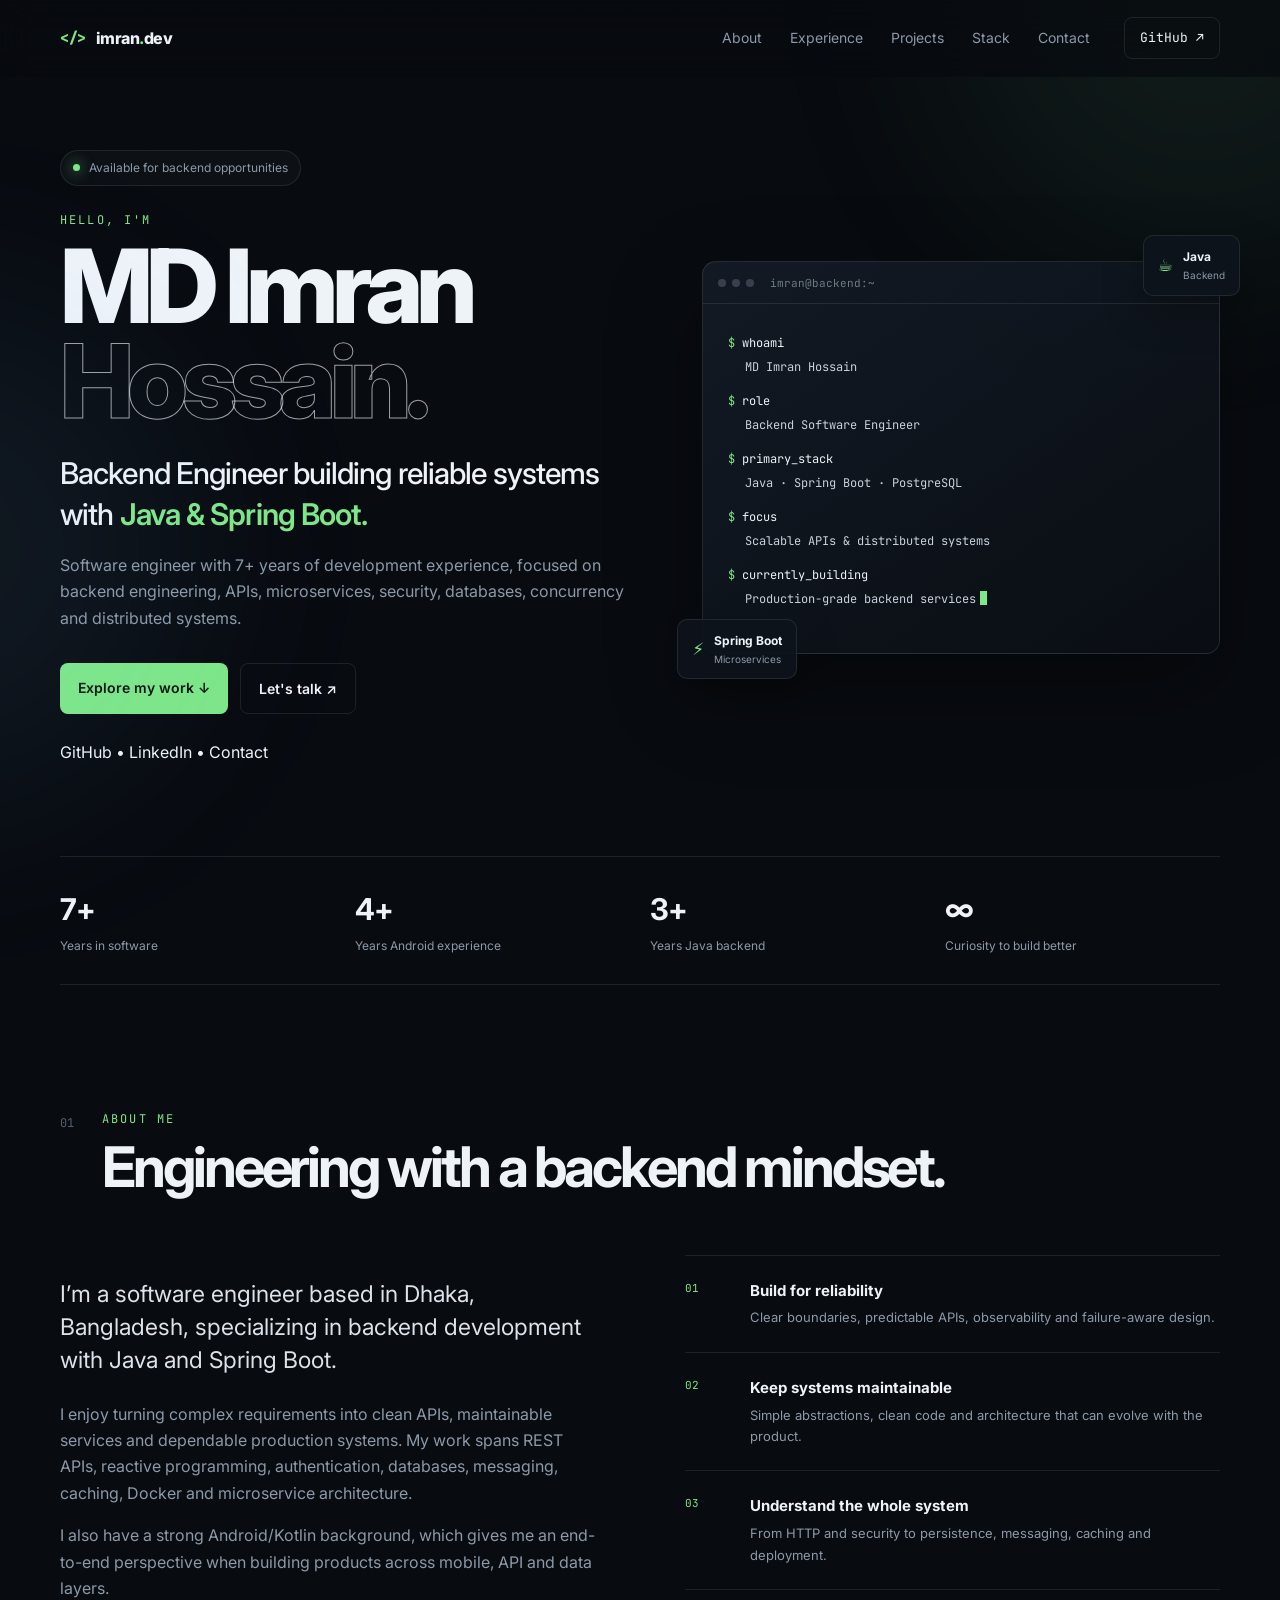
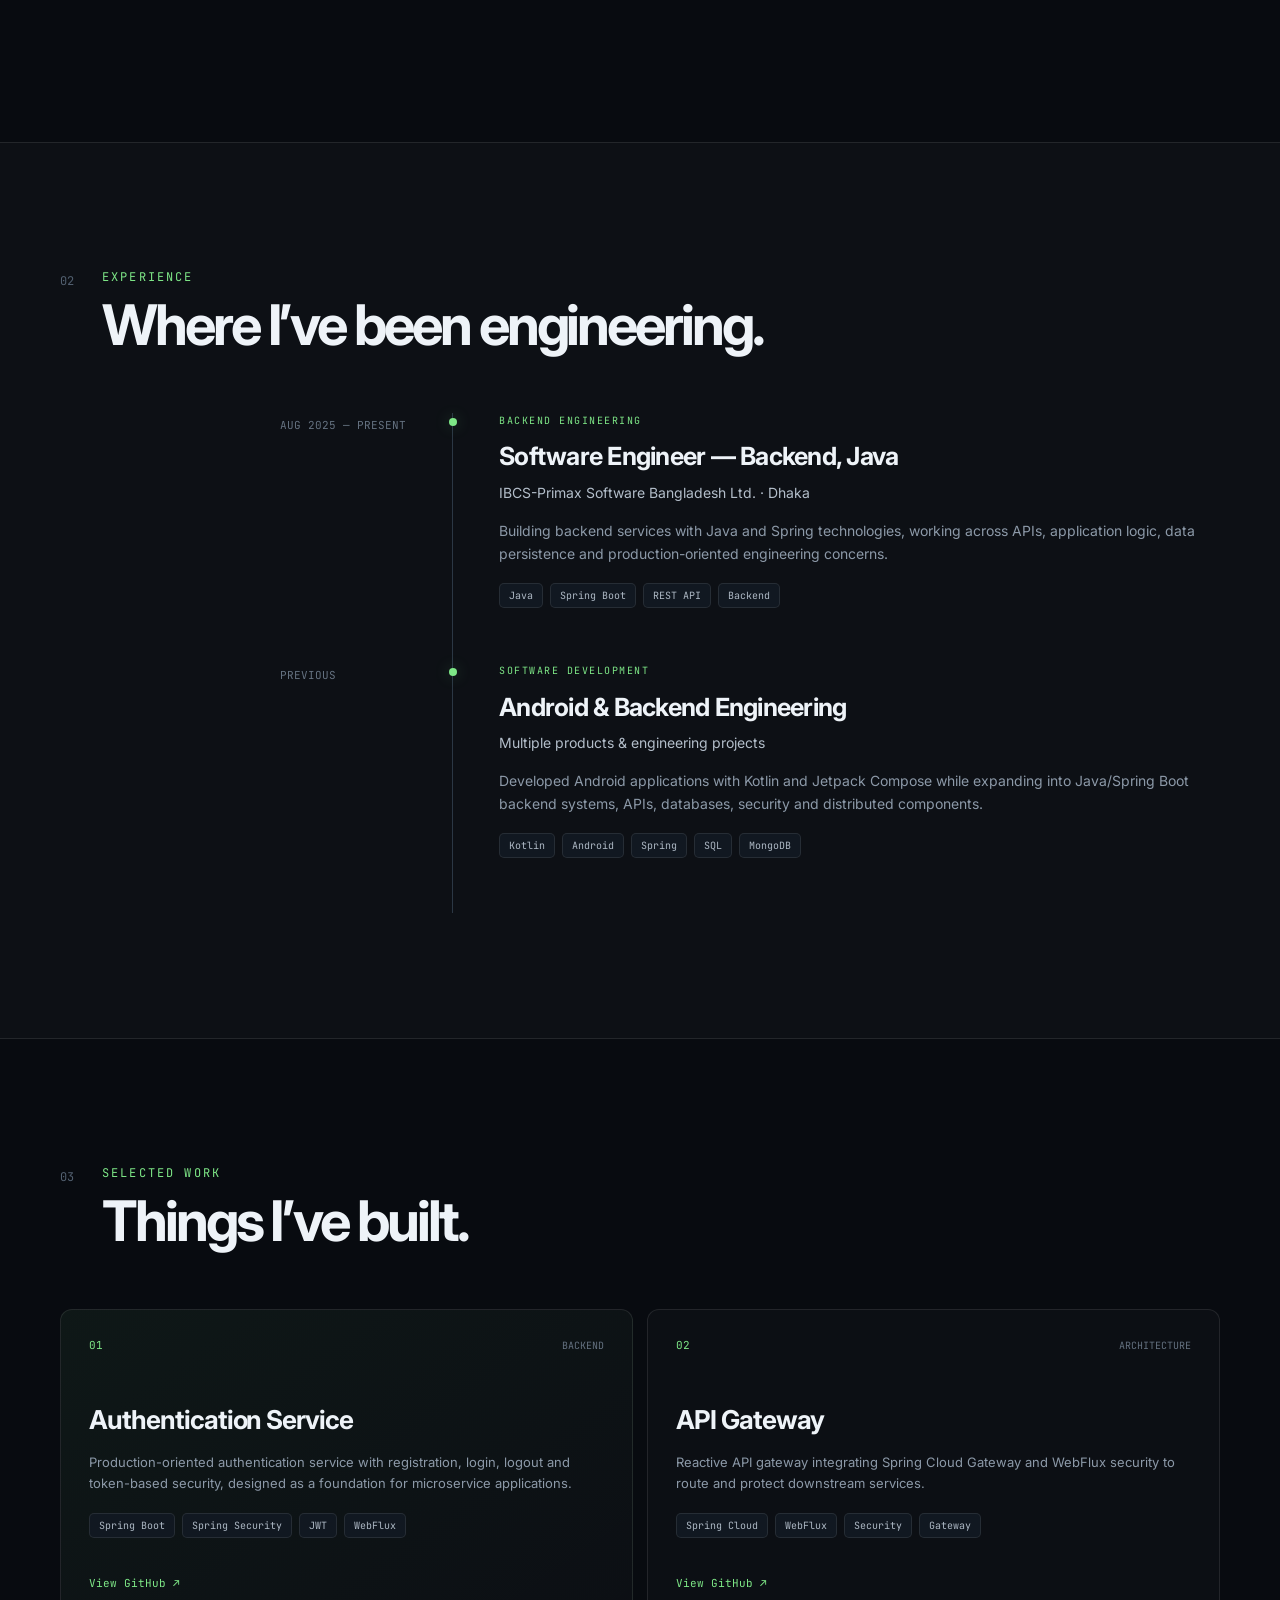
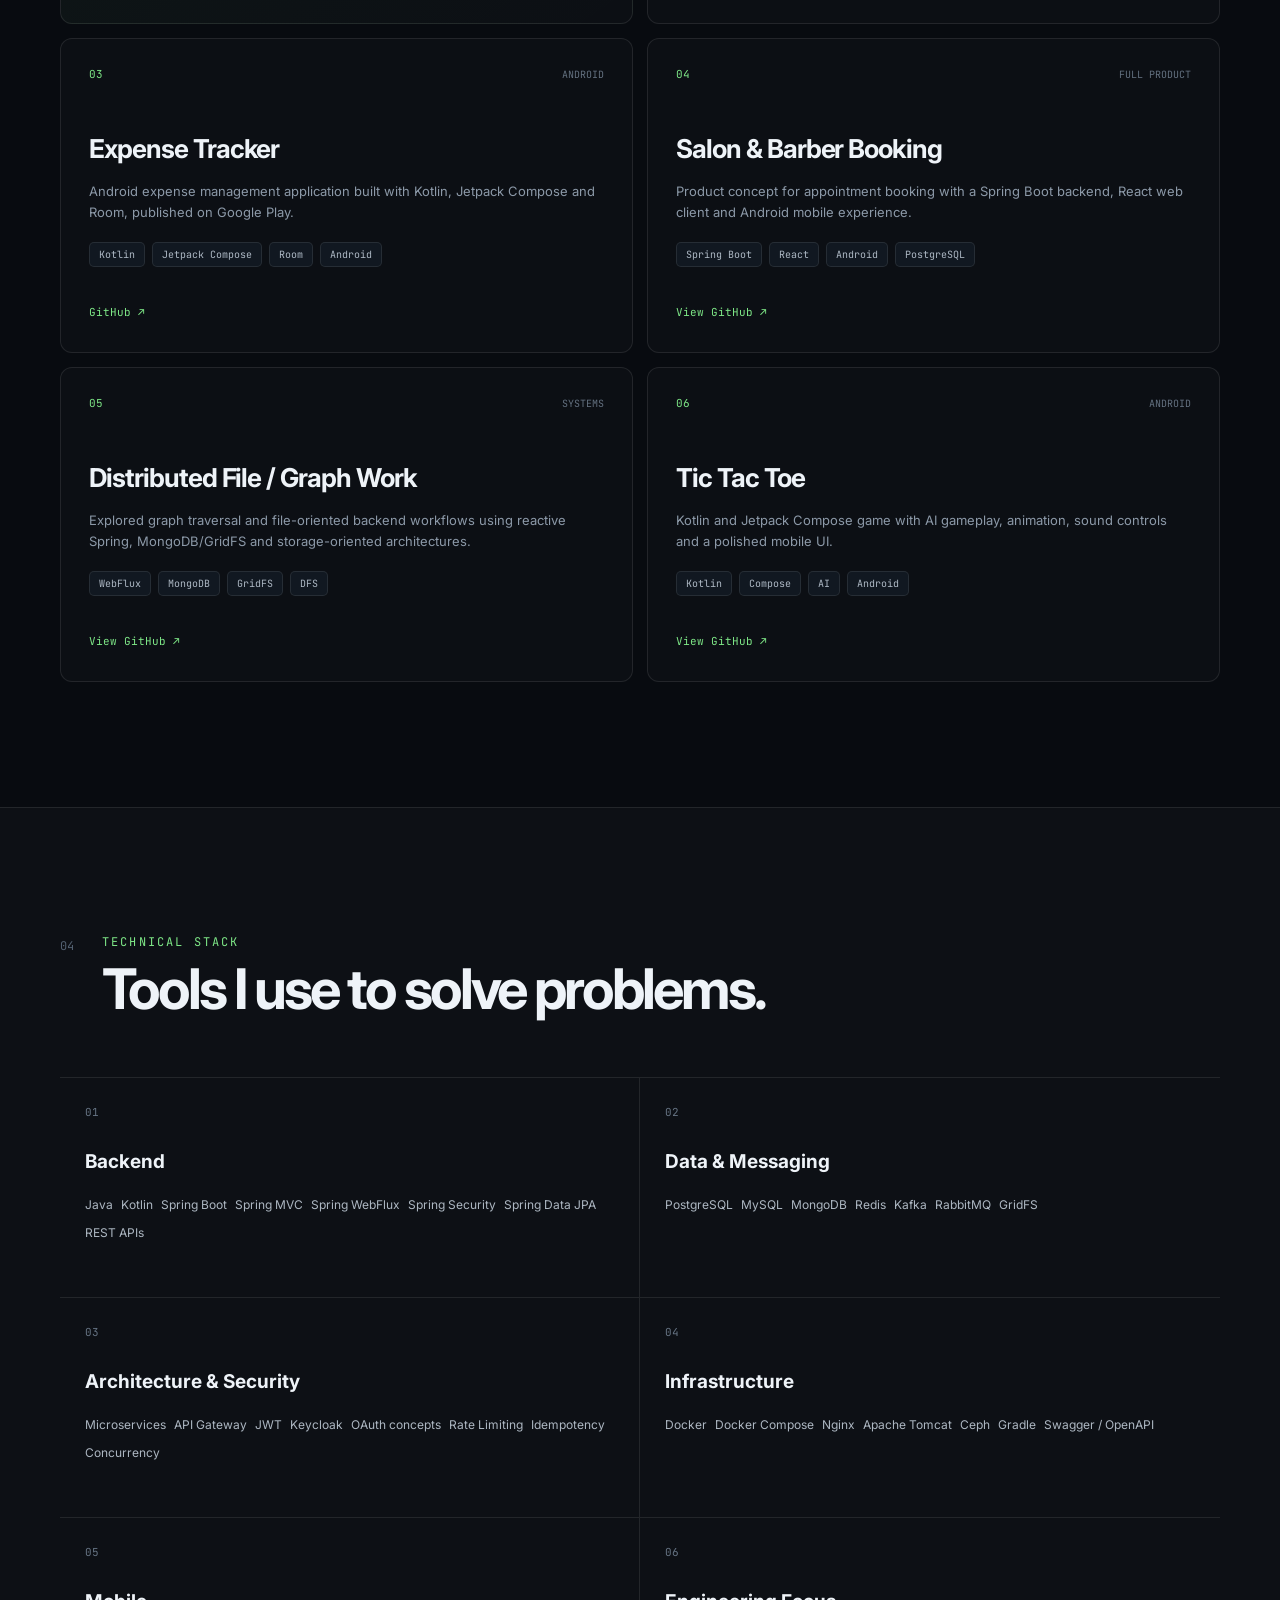
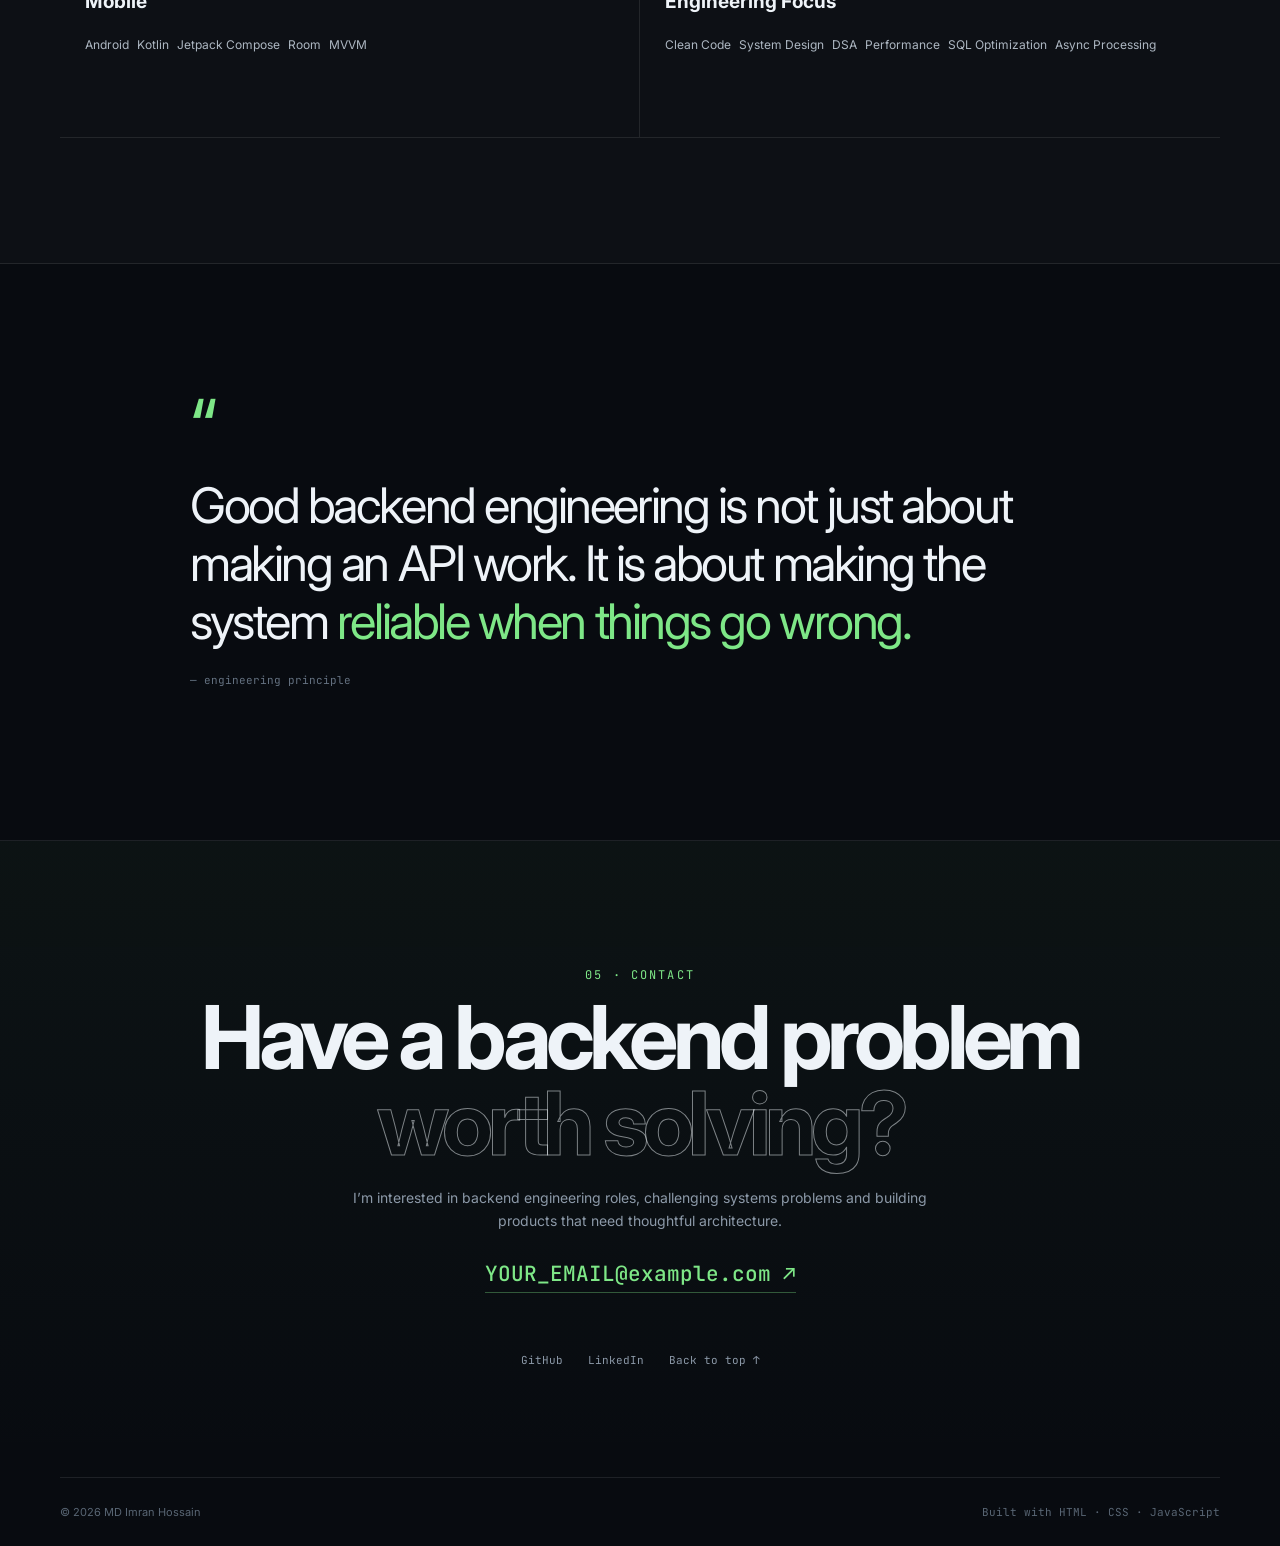
==== index.html @ 49b5ddd2 "Build professional developer portfolio" ====
<!DOCTYPE html>
<html lang="en">
<head>
  <meta charset="UTF-8" />
  <meta name="viewport" content="width=device-width, initial-scale=1.0" />
  <meta name="theme-color" content="#0b0f14" />
  <meta name="description" content="MD Imran Hossain — Backend Engineer specializing in Java, Spring Boot, distributed systems, APIs, security, databases, and cloud-native engineering." />
  <meta name="author" content="MD Imran Hossain" />
  <meta property="og:title" content="MD Imran Hossain | Backend Engineer" />
  <meta property="og:description" content="Backend Engineer specializing in Java, Spring Boot, distributed systems and scalable APIs." />
  <meta property="og:type" content="website" />
  <meta property="og:url" content="https://mihabgit.github.io/" />
  <title>MD Imran Hossain | Backend Engineer</title>
  <link rel="preconnect" href="https://fonts.googleapis.com" />
  <link rel="preconnect" href="https://fonts.gstatic.com" crossorigin />
  <link href="https://fonts.googleapis.com/css2?family=Inter:wght@400;500;600;700;800&family=JetBrains+Mono:wght@400;500;600&display=swap" rel="stylesheet" />
  <link rel="stylesheet" href="style.css" />
</head>
<body>
  <div class="bg-grid" aria-hidden="true"></div>
  <div class="glow glow-one" aria-hidden="true"></div>
  <div class="glow glow-two" aria-hidden="true"></div>

  <header class="site-header">
    <nav class="nav container" aria-label="Main navigation">
      <a class="brand" href="#home" aria-label="Imran Hossain home">
        <span class="brand-mark">&lt;/&gt;</span>
        <span>imran<span class="brand-dot">.</span>dev</span>
      </a>

      <button class="menu-toggle" aria-label="Open navigation" aria-expanded="false">
        <span></span><span></span><span></span>
      </button>

      <div class="nav-links">
        <a href="#about">About</a>
        <a href="#experience">Experience</a>
        <a href="#projects">Projects</a>
        <a href="#skills">Stack</a>
        <a href="#contact">Contact</a>
      </div>

      <a class="nav-cta" href="https://github.com/mihabgit" target="_blank" rel="noreferrer">GitHub ↗</a>
    </nav>
  </header>

  <main>
    <section id="home" class="hero container">
      <div class="hero-copy reveal">
        <div class="eyebrow"><span class="status-dot"></span> Available for backend opportunities</div>
        <p class="mono hero-kicker">HELLO, I'M</p>
        <h1>MD Imran<br /><span>Hossain.</span></h1>
        <h2>Backend Engineer building reliable systems with <strong>Java &amp; Spring Boot.</strong></h2>
        <p class="hero-text">
          Software engineer with 7+ years of development experience, focused on backend engineering,
          APIs, microservices, security, databases, concurrency and distributed systems.
        </p>

        <div class="hero-actions">
          <a class="button primary" href="#projects">Explore my work <span>↓</span></a>
          <a class="button secondary" href="mailto:imranhmihab@gmail.com">Let's talk <span>↗</span></a>
        </div

        <div class="social-row">
          <a href="https://github.com/mihabgit" target="_blank" rel="noreferrer">GitHub</a>
          <span>•</span>
          <a href="https://www.linkedin.com/in/imranmihab/" target="_blank" rel="noreferrer">LinkedIn</a>
          <span>•</span>
          <a href="#contact">Contact</a>
        </div>
      </div>

      <div class="hero-terminal reveal delay-one" aria-label="Developer profile">
        <div class="terminal-window">
          <div class="terminal-bar">
            <div class="terminal-dots"><i></i><i></i><i></i></div>
            <span class="mono">imran@backend:~</span>
            <span class="terminal-spacer"></span>
          </div>
          <div class="terminal-body mono">
            <p><span class="prompt">$</span> whoami</p>
            <p class="terminal-value">MD Imran Hossain</p>
            <p><span class="prompt">$</span> role</p>
            <p class="terminal-value">Backend Software Engineer</p>
            <p><span class="prompt">$</span> primary_stack</p>
            <p class="terminal-value">Java · Spring Boot · PostgreSQL</p>
            <p><span class="prompt">$</span> focus</p>
            <p class="terminal-value">Scalable APIs &amp; distributed systems</p>
            <p><span class="prompt">$</span> currently_building</p>
            <p class="terminal-value">Production-grade backend services<span class="cursor"></span></p>
          </div>
        </div>
        <div class="floating-card card-one">
          <span class="card-icon">☕</span>
          <div><b>Java</b><small>Backend</small></div>
        </div>
        <div class="floating-card card-two">
          <span class="card-icon">⚡</span>
          <div><b>Spring Boot</b><small>Microservices</small></div>
        </div>
      </div>
    </section>

    <section class="stats container reveal">
      <div><strong>7+</strong><span>Years in software</span></div>
      <div><strong>4+</strong><span>Years Android experience</span></div>
      <div><strong>3+</strong><span>Years Java backend</span></div>
      <div><strong>∞</strong><span>Curiosity to build better</span></div>
    </section>

    <section id="about" class="section container">
      <div class="section-heading reveal">
        <span class="section-number">01</span>
        <div>
          <p class="mono section-kicker">ABOUT ME</p>
          <h2>Engineering with a backend mindset.</h2>
        </div>
      </div>

      <div class="about-grid">
        <div class="about-copy reveal">
          <p class="lead">
            I’m a software engineer based in Dhaka, Bangladesh, specializing in backend development
            with Java and Spring Boot.
          </p>
          <p>
            I enjoy turning complex requirements into clean APIs, maintainable services and dependable
            production systems. My work spans REST APIs, reactive programming, authentication,
            databases, messaging, caching, Docker and microservice architecture.
          </p>
          <p>
            I also have a strong Android/Kotlin background, which gives me an end-to-end perspective
            when building products across mobile, API and data layers.
          </p>
        </div>

        <div class="principles reveal delay-one">
          <div class="principle">
            <span>01</span>
            <div><h3>Build for reliability</h3><p>Clear boundaries, predictable APIs, observability and failure-aware design.</p></div>
          </div>
          <div class="principle">
            <span>02</span>
            <div><h3>Keep systems maintainable</h3><p>Simple abstractions, clean code and architecture that can evolve with the product.</p></div>
          </div>
          <div class="principle">
            <span>03</span>
            <div><h3>Understand the whole system</h3><p>From HTTP and security to persistence, messaging, caching and deployment.</p></div>
          </div>
        </div>
      </div>
    </section>

    <section id="experience" class="section section-alt">
      <div class="container">
        <div class="section-heading reveal">
          <span class="section-number">02</span>
          <div>
            <p class="mono section-kicker">EXPERIENCE</p>
            <h2>Where I’ve been engineering.</h2>
          </div>
        </div>

        <div class="timeline">
          <article class="timeline-item reveal">
            <div class="timeline-date">AUG 2025 — PRESENT</div>
            <div class="timeline-line"><span></span></div>
            <div class="timeline-content">
              <p class="mono role-type">BACKEND ENGINEERING</p>
              <h3>Software Engineer — Backend, Java</h3>
              <p class="company">IBCS-Primax Software Bangladesh Ltd. · Dhaka</p>
              <p>
                Building backend services with Java and Spring technologies, working across APIs,
                application logic, data persistence and production-oriented engineering concerns.
              </p>
              <div class="tags"><span>Java</span><span>Spring Boot</span><span>REST API</span><span>Backend</span></div>
            </div>
          </article>

          <article class="timeline-item reveal">
            <div class="timeline-date">PREVIOUS</div>
            <div class="timeline-line"><span></span></div>
            <div class="timeline-content">
              <p class="mono role-type">SOFTWARE DEVELOPMENT</p>
              <h3>Android &amp; Backend Engineering</h3>
              <p class="company">Multiple products &amp; engineering projects</p>
              <p>
                Developed Android applications with Kotlin and Jetpack Compose while expanding into
                Java/Spring Boot backend systems, APIs, databases, security and distributed components.
              </p>
              <div class="tags"><span>Kotlin</span><span>Android</span><span>Spring</span><span>SQL</span><span>MongoDB</span></div>
            </div>
          </article>
        </div>
      </div>
    </section>

    <section id="projects" class="section container">
      <div class="section-heading reveal">
        <span class="section-number">03</span>
        <div>
          <p class="mono section-kicker">SELECTED WORK</p>
          <h2>Things I’ve built.</h2>
        </div>
      </div>

      <div class="project-grid">
        <article class="project-card featured reveal">
          <div class="project-top"><span class="project-number">01</span><span class="mono">BACKEND</span></div>
          <h3>Authentication Service</h3>
          <p>
            Production-oriented authentication service with registration, login, logout and
            token-based security, designed as a foundation for microservice applications.
          </p>
          <div class="tags"><span>Spring Boot</span><span>Spring Security</span><span>JWT</span><span>WebFlux</span></div>
          <div class="project-links"><a href="https://github.com/mihabgit" target="_blank" rel="noreferrer">View GitHub ↗</a></div>
        </article>

        <article class="project-card reveal delay-one">
          <div class="project-top"><span class="project-number">02</span><span class="mono">ARCHITECTURE</span></div>
          <h3>API Gateway</h3>
          <p>
            Reactive API gateway integrating Spring Cloud Gateway and WebFlux security to route and
            protect downstream services.
          </p>
          <div class="tags"><span>Spring Cloud</span><span>WebFlux</span><span>Security</span><span>Gateway</span></div>
          <div class="project-links"><a href="https://github.com/mihabgit" target="_blank" rel="noreferrer">View GitHub ↗</a></div>
        </article>

        <article class="project-card reveal">
          <div class="project-top"><span class="project-number">03</span><span class="mono">ANDROID</span></div>
          <h3>Expense Tracker</h3>
          <p>
            Android expense management application built with Kotlin, Jetpack Compose and Room,
            published on Google Play.
          </p>
          <div class="tags"><span>Kotlin</span><span>Jetpack Compose</span><span>Room</span><span>Android</span></div>
          <div class="project-links"><a href="https://github.com/mihabgit" target="_blank" rel="noreferrer">GitHub ↗</a></div>
        </article>

        <article class="project-card reveal delay-one">
          <div class="project-top"><span class="project-number">04</span><span class="mono">FULL PRODUCT</span></div>
          <h3>Salon &amp; Barber Booking</h3>
          <p>
            Product concept for appointment booking with a Spring Boot backend, React web client
            and Android mobile experience.
          </p>
          <div class="tags"><span>Spring Boot</span><span>React</span><span>Android</span><span>PostgreSQL</span></div>
          <div class="project-links"><a href="https://github.com/mihabgit" target="_blank" rel="noreferrer">View GitHub ↗</a></div>
        </article>

        <article class="project-card reveal">
          <div class="project-top"><span class="project-number">05</span><span class="mono">SYSTEMS</span></div>
          <h3>Distributed File / Graph Work</h3>
          <p>
            Explored graph traversal and file-oriented backend workflows using reactive Spring,
            MongoDB/GridFS and storage-oriented architectures.
          </p>
          <div class="tags"><span>WebFlux</span><span>MongoDB</span><span>GridFS</span><span>DFS</span></div>
          <div class="project-links"><a href="https://github.com/mihabgit" target="_blank" rel="noreferrer">View GitHub ↗</a></div>
        </article>

        <article class="project-card reveal delay-one">
          <div class="project-top"><span class="project-number">06</span><span class="mono">ANDROID</span></div>
          <h3>Tic Tac Toe</h3>
          <p>
            Kotlin and Jetpack Compose game with AI gameplay, animation, sound controls and a
            polished mobile UI.
          </p>
          <div class="tags"><span>Kotlin</span><span>Compose</span><span>AI</span><span>Android</span></div>
          <div class="project-links"><a href="https://github.com/mihabgit" target="_blank" rel="noreferrer">View GitHub ↗</a></div>
        </article>
      </div>
    </section>

    <section id="skills" class="section section-alt">
      <div class="container">
        <div class="section-heading reveal">
          <span class="section-number">04</span>
          <div>
            <p class="mono section-kicker">TECHNICAL STACK</p>
            <h2>Tools I use to solve problems.</h2>
          </div>
        </div>

        <div class="skills-layout">
          <div class="skill-category reveal">
            <span class="skill-index">01</span>
            <h3>Backend</h3>
            <div class="skill-list"><span>Java</span><span>Kotlin</span><span>Spring Boot</span><span>Spring MVC</span><span>Spring WebFlux</span><span>Spring Security</span><span>Spring Data JPA</span><span>REST APIs</span></div>
          </div>
          <div class="skill-category reveal delay-one">
            <span class="skill-index">02</span>
            <h3>Data &amp; Messaging</h3>
            <div class="skill-list"><span>PostgreSQL</span><span>MySQL</span><span>MongoDB</span><span>Redis</span><span>Kafka</span><span>RabbitMQ</span><span>GridFS</span></div>
          </div>
          <div class="skill-category reveal">
            <span class="skill-index">03</span>
            <h3>Architecture &amp; Security</h3>
            <div class="skill-list"><span>Microservices</span><span>API Gateway</span><span>JWT</span><span>Keycloak</span><span>OAuth concepts</span><span>Rate Limiting</span><span>Idempotency</span><span>Concurrency</span></div>
          </div>
          <div class="skill-category reveal delay-one">
            <span class="skill-index">04</span>
            <h3>Infrastructure</h3>
            <div class="skill-list"><span>Docker</span><span>Docker Compose</span><span>Nginx</span><span>Apache Tomcat</span><span>Ceph</span><span>Gradle</span><span>Swagger / OpenAPI</span></div>
          </div>
          <div class="skill-category reveal">
            <span class="skill-index">05</span>
            <h3>Mobile</h3>
            <div class="skill-list"><span>Android</span><span>Kotlin</span><span>Jetpack Compose</span><span>Room</span><span>MVVM</span></div>
          </div>
          <div class="skill-category reveal delay-one">
            <span class="skill-index">06</span>
            <h3>Engineering Focus</h3>
            <div class="skill-list"><span>Clean Code</span><span>System Design</span><span>DSA</span><span>Performance</span><span>SQL Optimization</span><span>Async Processing</span></div>
          </div>
        </div>
      </div>
    </section>

    <section class="quote-section container reveal">
      <div class="quote-mark">“</div>
      <blockquote>
        Good backend engineering is not just about making an API work.
        It is about making the system <em>reliable when things go wrong.</em>
      </blockquote>
      <p class="mono">— engineering principle</p>
    </section>

    <section id="contact" class="contact-section">
      <div class="container contact-inner reveal">
        <p class="mono section-kicker">05 · CONTACT</p>
        <h2>Have a backend problem<br /><span>worth solving?</span></h2>
        <p>
          I’m interested in backend engineering roles, challenging systems problems and building
          products that need thoughtful architecture.
        </p>
        <a class="contact-email" href="mailto:YOUR_EMAIL@example.com">YOUR_EMAIL@example.com <span>↗</span></a>

        <div class="contact-links">
          <a href="https://github.com/mihabgit" target="_blank" rel="noreferrer">GitHub</a>
          <a href="https://www.linkedin.com/" target="_blank" rel="noreferrer">LinkedIn</a>
          <a href="#home">Back to top ↑</a>
        </div>
      </div>
    </section>
  </main>

  <footer class="footer container">
    <span>© <span id="year"></span> MD Imran Hossain</span>
    <span class="mono">Built with HTML · CSS · JavaScript</span>
  </footer>

  <script src="script.js"></script>
</body>
</html>
---- style.css ----
:root {
  --bg: #080b10;
  --surface: #0d1219;
  --surface-2: #111821;
  --text: #eef3f8;
  --muted: #8c99a8;
  --line: rgba(255,255,255,.09);
  --accent: #7ee787;
  --accent-2: #79c0ff;
  --mono: "JetBrains Mono", monospace;
  --sans: "Inter", system-ui, -apple-system, BlinkMacSystemFont, "Segoe UI", sans-serif;
  --container: 1160px;
}

* { box-sizing: border-box; }
html { scroll-behavior: smooth; }
body {
  margin: 0;
  background: var(--bg);
  color: var(--text);
  font-family: var(--sans);
  line-height: 1.65;
  overflow-x: hidden;
}
body::selection { background: var(--accent); color: #071009; }
a { color: inherit; text-decoration: none; }
button { font: inherit; }
.container { width: min(var(--container), calc(100% - 48px)); margin-inline: auto; }
.mono { font-family: var(--mono); }
.bg-grid {
  position: fixed; inset: 0; pointer-events: none; opacity: .22;
  background-image: linear-gradient(rgba(255,255,255,.035) 1px, transparent 1px),
                    linear-gradient(90deg, rgba(255,255,255,.035) 1px, transparent 1px);
  background-size: 48px 48px;
  mask-image: linear-gradient(to bottom, black, transparent 80%);
}
.glow { position: fixed; width: 520px; height: 520px; border-radius: 50%; filter: blur(110px); opacity: .07; pointer-events:none; }
.glow-one { background: var(--accent); top: -260px; right: -180px; }
.glow-two { background: var(--accent-2); bottom: 10%; left: -320px; }

.site-header {
  position: fixed; top: 0; left: 0; right: 0; z-index: 20;
  background: rgba(8,11,16,.72); backdrop-filter: blur(18px);
  border-bottom: 1px solid transparent; transition: .25s ease;
}
.site-header.scrolled { border-bottom-color: var(--line); }
.nav { height: 76px; display:flex; align-items:center; gap: 34px; }
.brand { display:flex; align-items:center; gap:10px; font-weight:800; letter-spacing:-.03em; }
.brand-mark { font-family:var(--mono); color:var(--accent); font-size:15px; }
.brand-dot { color:var(--accent); }
.nav-links { margin-left:auto; display:flex; gap:28px; color:var(--muted); font-size:14px; }
.nav-links a, .social-row a, .contact-links a { transition:color .2s; }
.nav-links a:hover, .social-row a:hover, .contact-links a:hover { color:var(--text); }
.nav-cta {
  border:1px solid var(--line); padding:9px 15px; border-radius:8px; font-size:13px;
  font-family:var(--mono); transition:.2s;
}
.nav-cta:hover { border-color:rgba(126,231,135,.45); color:var(--accent); }
.menu-toggle { display:none; background:none; border:0; color:white; padding:8px; }
.menu-toggle span { display:block; width:22px; height:2px; background:currentColor; margin:4px 0; }

.hero {
  min-height: 800px; padding-top: 150px; padding-bottom: 90px;
  display:grid; grid-template-columns: 1.05fr .95fr; align-items:center; gap:70px;
}
.eyebrow {
  display:inline-flex; align-items:center; gap:9px; color:var(--muted);
  border:1px solid var(--line); background:rgba(255,255,255,.025);
  border-radius:100px; padding:7px 12px; font-size:12px; margin-bottom:25px;
}
.status-dot { width:7px; height:7px; border-radius:50%; background:var(--accent); box-shadow:0 0 14px var(--accent); }
.hero-kicker, .section-kicker { color:var(--accent); font-size:12px; letter-spacing:.18em; margin:0 0 8px; }
.hero h1 {
  font-size:clamp(58px, 8vw, 104px); line-height:.93; letter-spacing:-.065em;
  margin:0 0 24px; font-weight:800;
}
.hero h1 span { color:transparent; -webkit-text-stroke:1px rgba(238,243,248,.65); }
.hero h2 { max-width:680px; font-size:clamp(20px,2.5vw,30px); line-height:1.35; letter-spacing:-.03em; font-weight:500; margin:0 0 18px; }
.hero h2 strong { color:var(--accent); font-weight:600; }
.hero-text { color:var(--muted); max-width:650px; font-size:16px; }
.hero-actions { display:flex; gap:12px; margin:32px 0 25px; flex-wrap:wrap; }
.button { padding:13px 18px; border-radius:8px; font-size:14px; font-weight:600; transition:.2s; }
.button.primary { background:var(--accent); color:#071009; }
.button.primary:hover { transform:translateY(-2px); box-shadow:0 12px 30px rgba(126,231,135,.13); }
.button.secondary { border:1px solid var(--line); }
.button.secondary:hover { border-color:rgba(255,255,255,.25); transform:translateY(-2px); }
.social-row { display:flex; gap:12px; color:var(--muted); font-family:var(--mono); font-size:12px; }

.terminal-window {
  border:1px solid rgba(255,255,255,.1); border-radius:14px; overflow:hidden;
  background:linear-gradient(145deg, rgba(20,28,38,.92), rgba(10,14,20,.96));
  box-shadow:0 35px 90px rgba(0,0,0,.35);
}
.terminal-bar { height:42px; display:flex; align-items:center; padding:0 15px; border-bottom:1px solid var(--line); color:#6f7b88; font-size:11px; }
.terminal-dots { display:flex; gap:6px; margin-right:16px; }
.terminal-dots i { width:8px; height:8px; border-radius:50%; background:#37414d; }
.terminal-spacer { flex:1; }
.terminal-body { padding:27px 25px 32px; font-size:12px; line-height:2; }
.terminal-body p { margin:0; }
.prompt { color:var(--accent); }
.terminal-value { color:#c8d1dc; padding-left:17px; margin-bottom:10px !important; }
.cursor { display:inline-block; width:7px; height:14px; background:var(--accent); vertical-align:-2px; margin-left:4px; animation:blink 1s steps(2,end) infinite; }
@keyframes blink { 50% { opacity:0; } }
.hero-terminal { position:relative; }
.floating-card {
  position:absolute; display:flex; gap:10px; align-items:center; padding:11px 14px;
  background:rgba(14,20,28,.94); border:1px solid var(--line); border-radius:10px;
  box-shadow:0 16px 40px rgba(0,0,0,.25); font-size:12px;
}
.floating-card small { display:block; color:var(--muted); font-size:10px; }
.card-icon { color:var(--accent); font-size:17px; }
.card-one { top:-26px; right:-20px; }
.card-two { bottom:-25px; left:-25px; }

.stats {
  display:grid; grid-template-columns:repeat(4,1fr); border-top:1px solid var(--line);
  border-bottom:1px solid var(--line); padding:28px 0; gap:20px;
}
.stats div { display:flex; flex-direction:column; }
.stats strong { font-size:30px; letter-spacing:-.04em; }
.stats span { color:var(--muted); font-size:12px; margin-top:2px; }

.section { padding:125px 0; }
.section-alt { background:rgba(255,255,255,.018); border-block:1px solid var(--line); }
.section-heading { display:flex; gap:28px; align-items:flex-start; margin-bottom:58px; }
.section-number { font-family:var(--mono); color:#526070; font-size:12px; padding-top:4px; }
.section-heading h2 { margin:0; font-size:clamp(34px,4.5vw,56px); line-height:1.05; letter-spacing:-.055em; }
.about-grid { display:grid; grid-template-columns:1fr 1fr; gap:90px; }
.about-copy .lead { font-size:23px; line-height:1.45; color:#dbe2e9; }
.about-copy p:not(.lead) { color:var(--muted); }
.principles { border-top:1px solid var(--line); }
.principle { display:grid; grid-template-columns:50px 1fr; gap:15px; padding:23px 0; border-bottom:1px solid var(--line); }
.principle > span, .skill-index { font-family:var(--mono); color:var(--accent); font-size:11px; }
.principle h3 { margin:0 0 4px; font-size:15px; }
.principle p { margin:0; color:var(--muted); font-size:13px; }

.timeline { max-width:940px; margin-left:auto; }
.timeline-item { display:grid; grid-template-columns:150px 25px 1fr; gap:22px; }
.timeline-date { color:#657281; font:11px var(--mono); padding-top:5px; }
.timeline-line { position:relative; border-left:1px solid #2b3744; }
.timeline-line span { width:8px; height:8px; border-radius:50%; background:var(--accent); position:absolute; top:5px; left:-4px; box-shadow:0 0 15px rgba(126,231,135,.3); }
.timeline-content { padding-bottom:55px; }
.role-type { color:var(--accent); font-size:10px; letter-spacing:.15em; margin:0 0 7px; }
.timeline-content h3 { font-size:25px; margin:0 0 3px; letter-spacing:-.03em; }
.company { color:#b3beca; margin:0 0 15px; font-size:14px; }
.timeline-content > p:not(.company):not(.role-type) { color:var(--muted); max-width:700px; font-size:14px; }

.tags { display:flex; flex-wrap:wrap; gap:7px; margin-top:18px; }
.tags span { color:#aeb9c5; background:#111821; border:1px solid var(--line); padding:5px 9px; border-radius:5px; font:10px var(--mono); }

.project-grid { display:grid; grid-template-columns:repeat(2,1fr); gap:14px; }
.project-card {
  min-height:315px; padding:28px; border:1px solid var(--line); background:rgba(255,255,255,.018);
  border-radius:12px; display:flex; flex-direction:column; transition:transform .25s,border-color .25s,background .25s;
}
.project-card:hover { transform:translateY(-4px); border-color:rgba(126,231,135,.25); background:rgba(126,231,135,.025); }
.project-card.featured { background:linear-gradient(145deg,rgba(126,231,135,.06),rgba(255,255,255,.018)); }
.project-top { display:flex; justify-content:space-between; color:#647180; font-size:10px; }
.project-number { font:11px var(--mono); color:var(--accent); }
.project-card h3 { font-size:26px; margin:45px 0 10px; letter-spacing:-.04em; }
.project-card p { color:var(--muted); font-size:13px; max-width:530px; margin:0; }
.project-links { margin-top:auto; padding-top:22px; }
.project-links a { font:11px var(--mono); color:var(--accent); }

.skills-layout { display:grid; grid-template-columns:repeat(2,1fr); border-top:1px solid var(--line); }
.skill-category { min-height:220px; padding:25px 0 25px 25px; border-bottom:1px solid var(--line); border-right:1px solid var(--line); }
.skill-category:nth-child(even) { border-right:0; }
.skill-index { display:block; margin-bottom:25px; color:#667484; }
.skill-category h3 { margin:0 0 17px; font-size:19px; }
.skill-list { display:flex; flex-wrap:wrap; gap:8px; }
.skill-list span { font-size:12px; color:#adb7c2; }

.quote-section { padding:140px 0; max-width:900px; }
.quote-mark { color:var(--accent); font-size:80px; line-height:.6; }
blockquote { margin:25px 0 20px; font-size:clamp(29px,4vw,49px); line-height:1.18; letter-spacing:-.05em; }
blockquote em { color:var(--accent); font-style:normal; }
.quote-section > p { color:#647180; font-size:11px; }

.contact-section { border-top:1px solid var(--line); background:linear-gradient(180deg,rgba(126,231,135,.035),transparent); }
.contact-inner { padding:125px 0 110px; text-align:center; }
.contact-inner h2 { margin:0 auto 20px; font-size:clamp(48px,7vw,88px); line-height:.98; letter-spacing:-.065em; }
.contact-inner h2 span { color:transparent; -webkit-text-stroke:1px rgba(238,243,248,.5); }
.contact-inner > p:not(.section-kicker) { color:var(--muted); max-width:580px; margin:0 auto 28px; font-size:14px; }
.contact-email { display:inline-flex; gap:12px; align-items:center; color:var(--accent); font:500 clamp(16px,2vw,21px) var(--mono); border-bottom:1px solid rgba(126,231,135,.35); padding-bottom:5px; }
.contact-links { margin-top:60px; display:flex; justify-content:center; gap:25px; color:var(--muted); font:11px var(--mono); }
.footer { display:flex; justify-content:space-between; padding:25px 0; color:#596674; font-size:11px; border-top:1px solid var(--line); }

.reveal { opacity:0; transform:translateY(20px); transition:opacity .7s ease,transform .7s ease; }
.reveal.visible { opacity:1; transform:none; }
.delay-one { transition-delay:.12s; }

@media (max-width: 900px) {
  .nav-links { position:absolute; top:76px; left:0; right:0; display:none; flex-direction:column; gap:0; background:rgba(8,11,16,.98); border-bottom:1px solid var(--line); padding:10px 24px 20px; }
  .nav-links.open { display:flex; }
  .nav-links a { padding:13px 0; border-bottom:1px solid var(--line); }
  .nav-cta { display:none; }
  .menu-toggle { display:block; margin-left:auto; }
  .hero { grid-template-columns:1fr; min-height:auto; padding-top:125px; gap:65px; }
  .hero-terminal { max-width:650px; width:100%; margin:auto; }
  .about-grid { grid-template-columns:1fr; gap:55px; }
}
@media (max-width: 680px) {
  .container { width:min(var(--container),calc(100% - 32px)); }
  .nav { height:68px; }
  .nav-links { top:68px; }
  .hero { padding-top:105px; padding-bottom:65px; }
  .hero h1 { font-size:clamp(54px,16vw,82px); }
  .hero h2 { font-size:21px; }
  .hero-text { font-size:14px; }
  .floating-card { display:none; }
  .stats { grid-template-columns:repeat(2,1fr); }
  .section { padding:90px 0; }
  .section-heading { gap:17px; margin-bottom:40px; }
  .section-heading h2 { font-size:37px; }
  .timeline-item { grid-template-columns:1fr; gap:8px; }
  .timeline-line { display:none; }
  .timeline-date { order:0; }
  .timeline-content { padding-bottom:45px; }
  .project-grid { grid-template-columns:1fr; }
  .project-card { min-height:290px; }
  .skills-layout { grid-template-columns:1fr; }
  .skill-category { border-right:0; min-height:auto; }
  .quote-section { padding:90px 0; }
  .contact-inner { padding:90px 0; }
  .contact-links { flex-wrap:wrap; margin-top:45px; }
  .footer { flex-direction:column; gap:8px; }
}
@media (prefers-reduced-motion: reduce) {
  html { scroll-behavior:auto; }
  *, *::before, *::after { animation-duration:.01ms !important; animation-iteration-count:1 !important; transition-duration:.01ms !important; }
  .reveal { opacity:1; transform:none; }
}
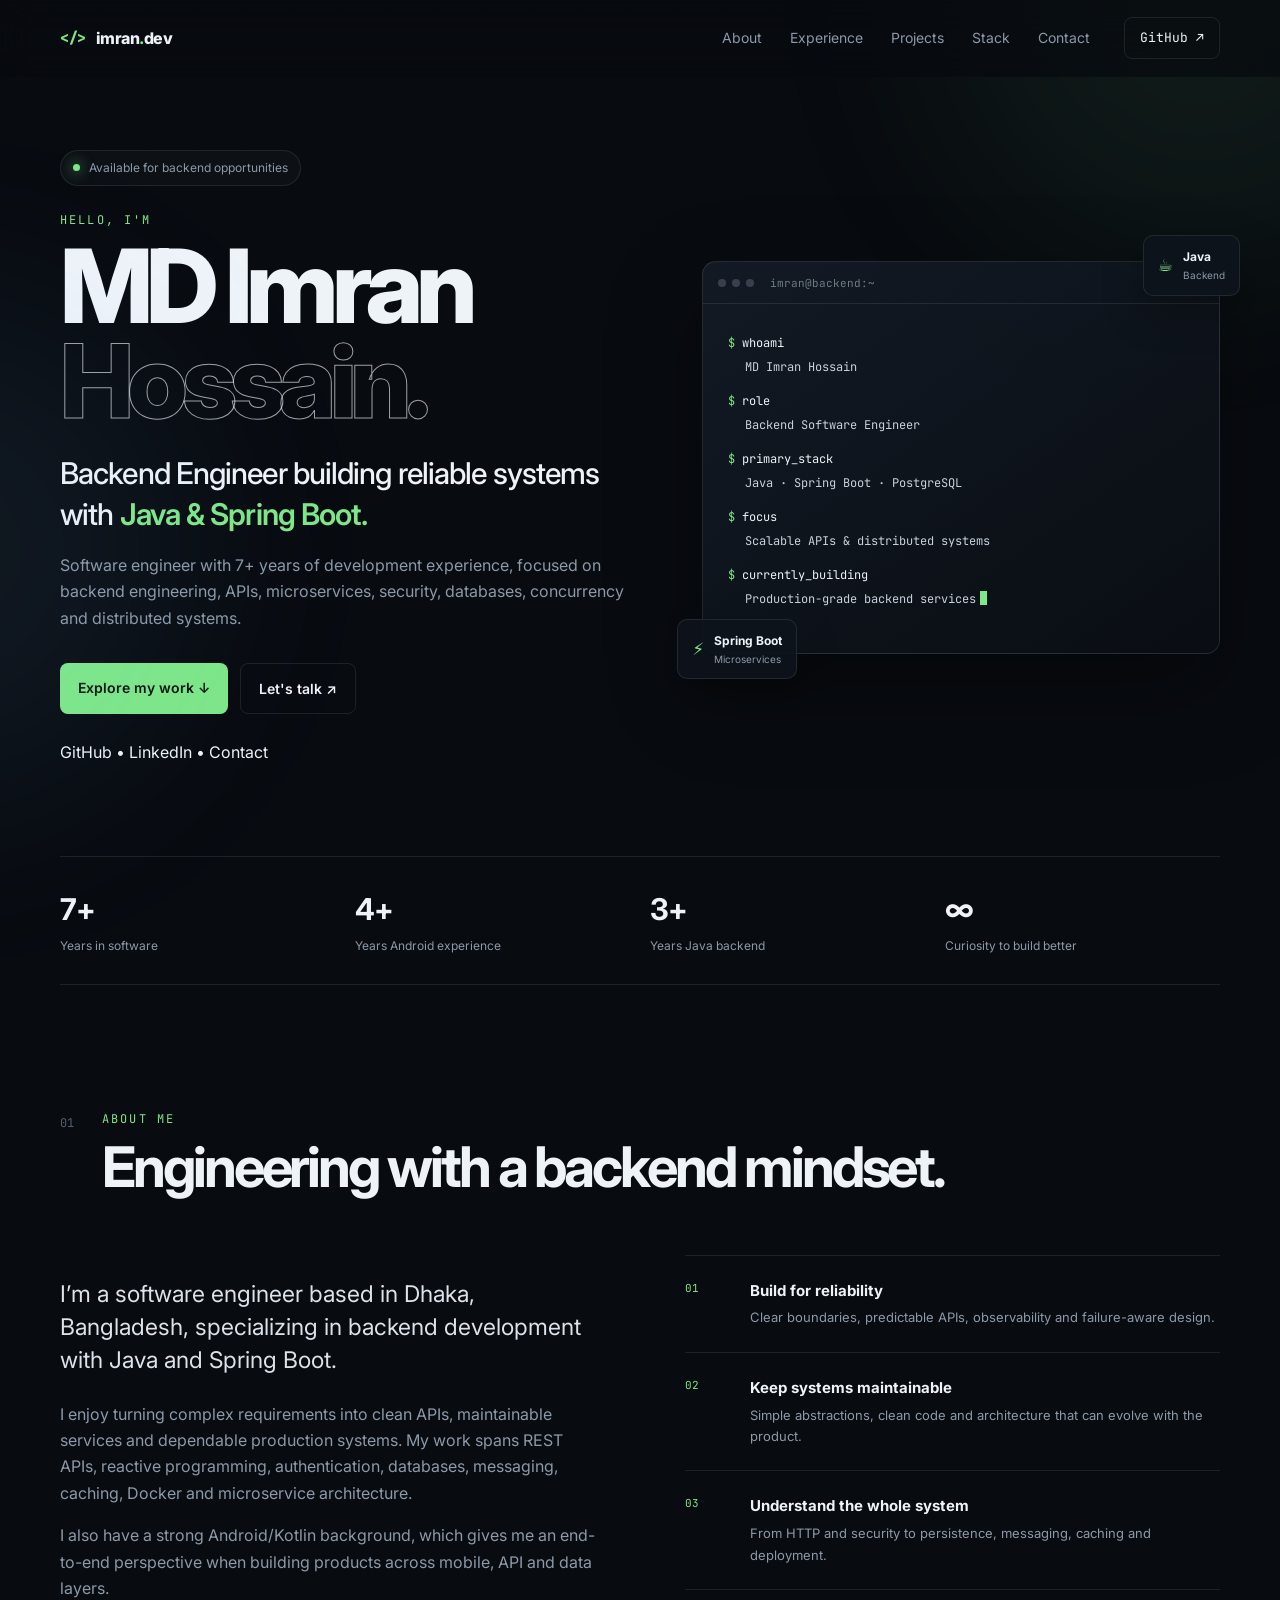
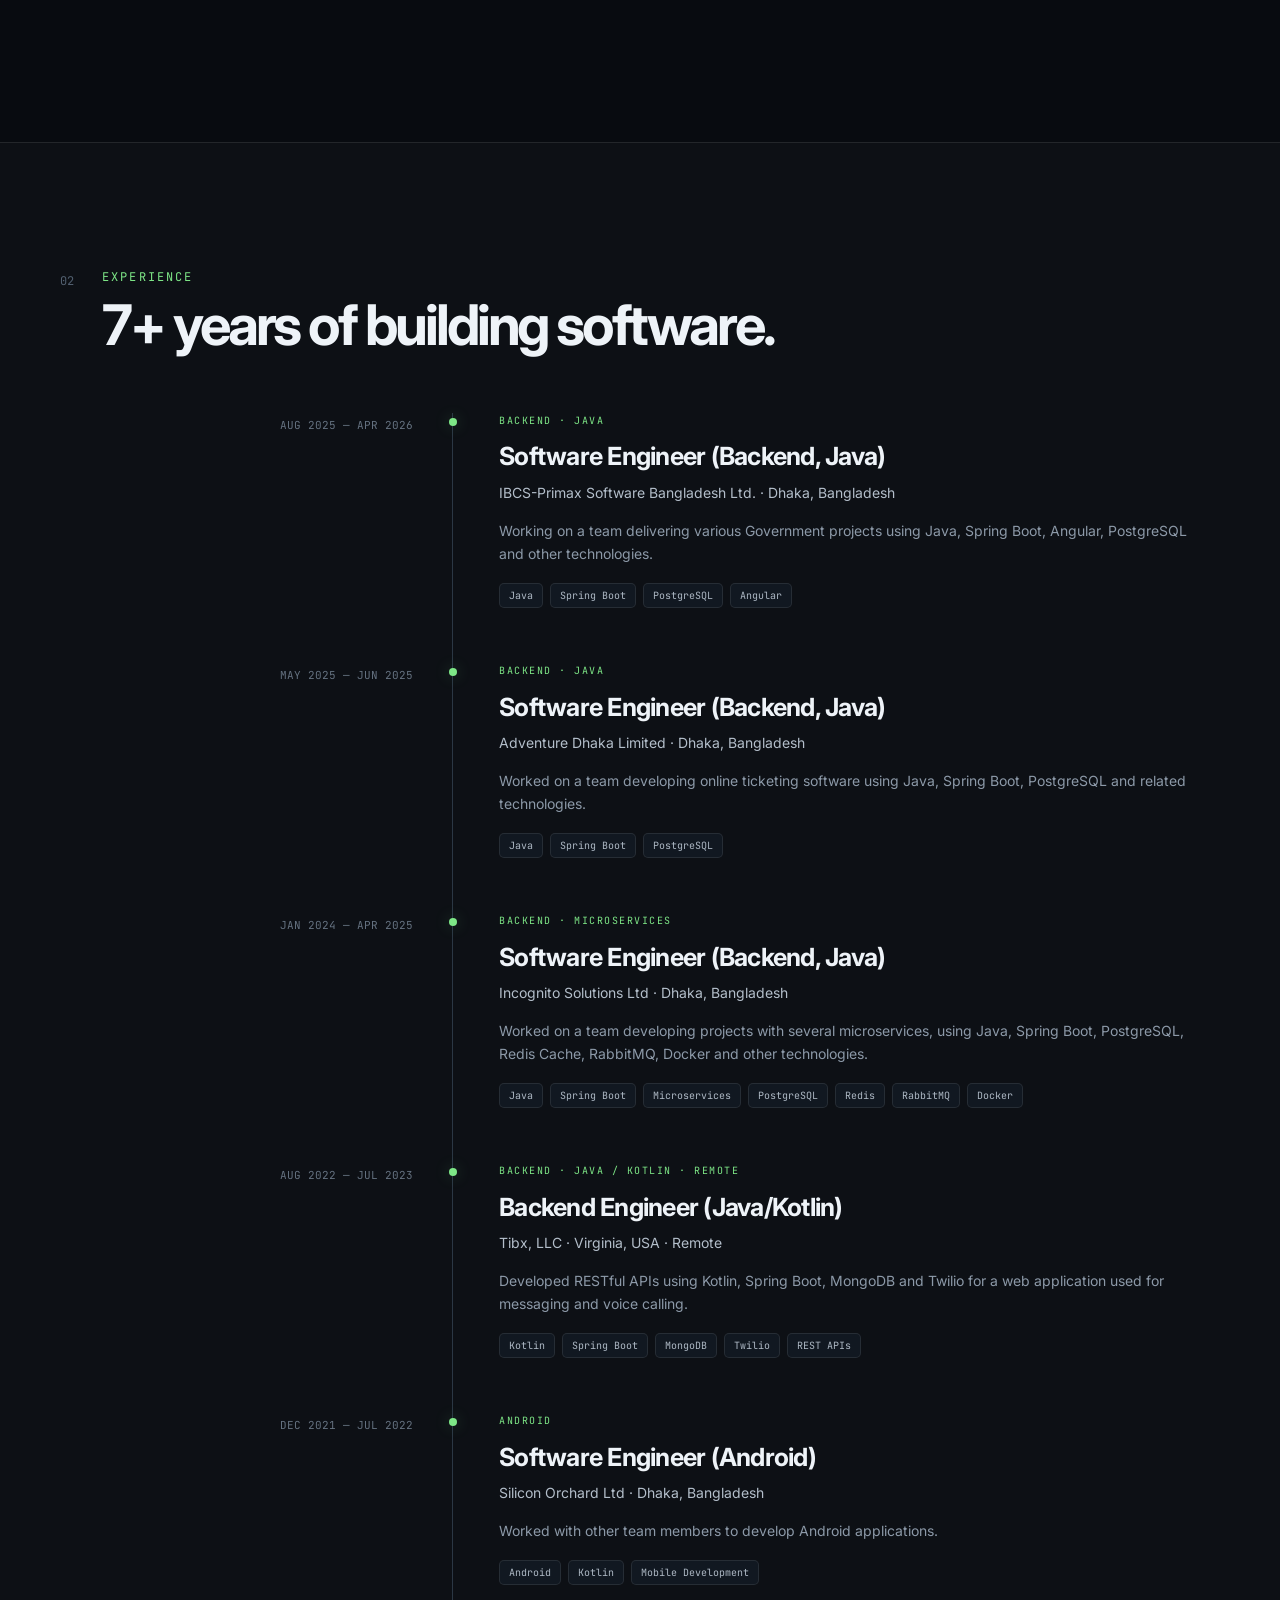
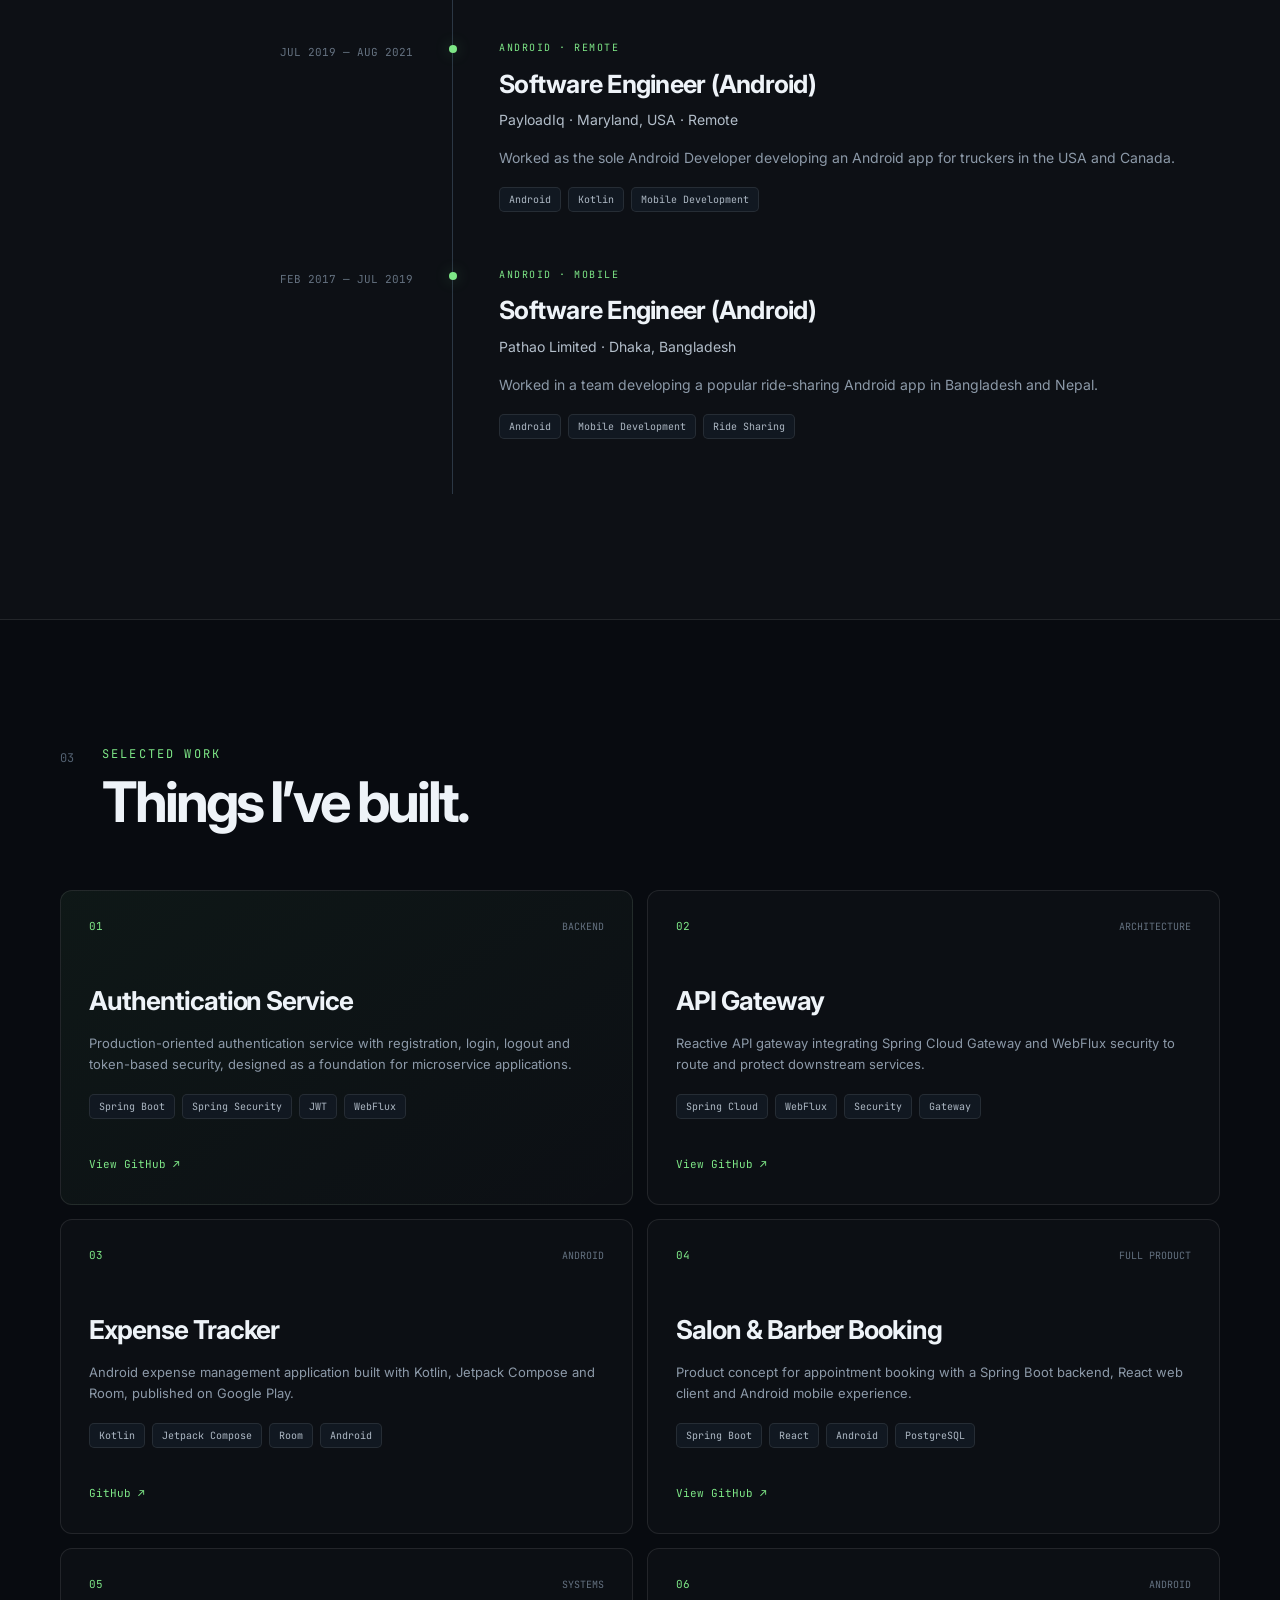
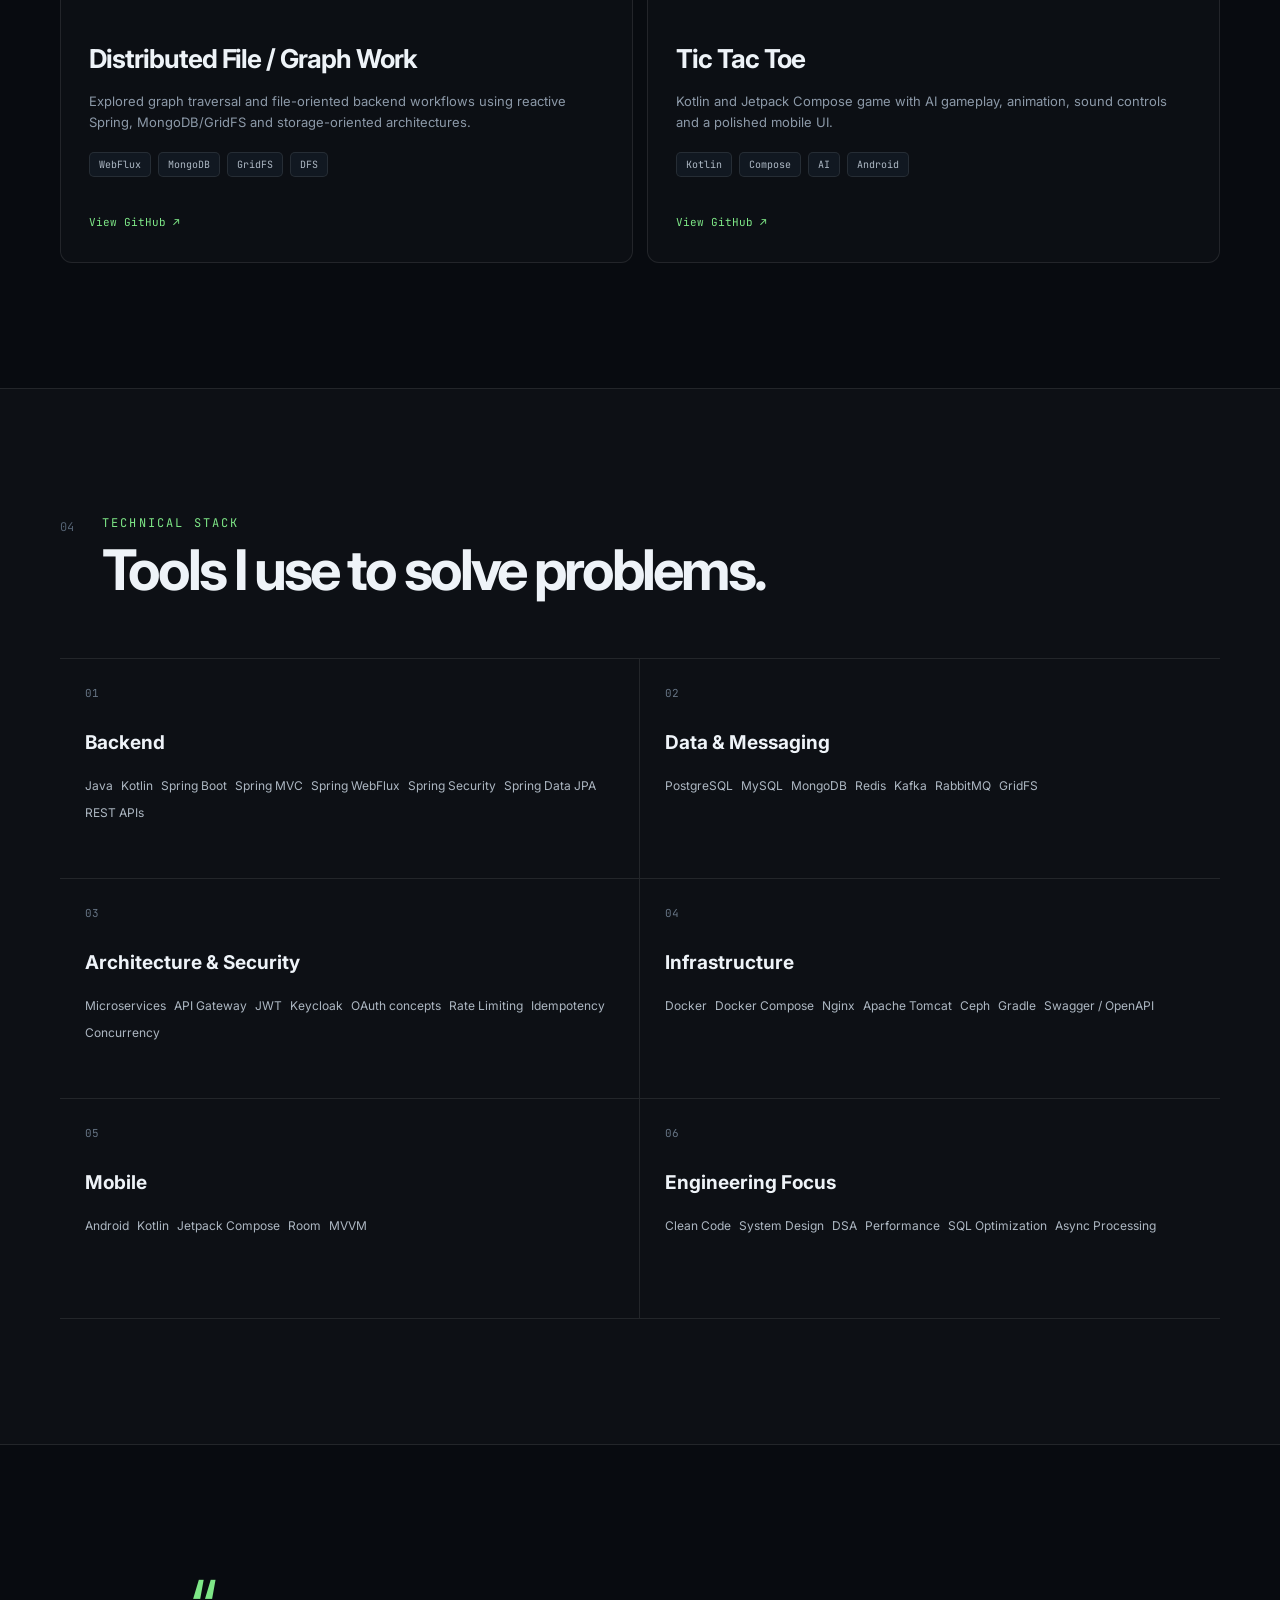
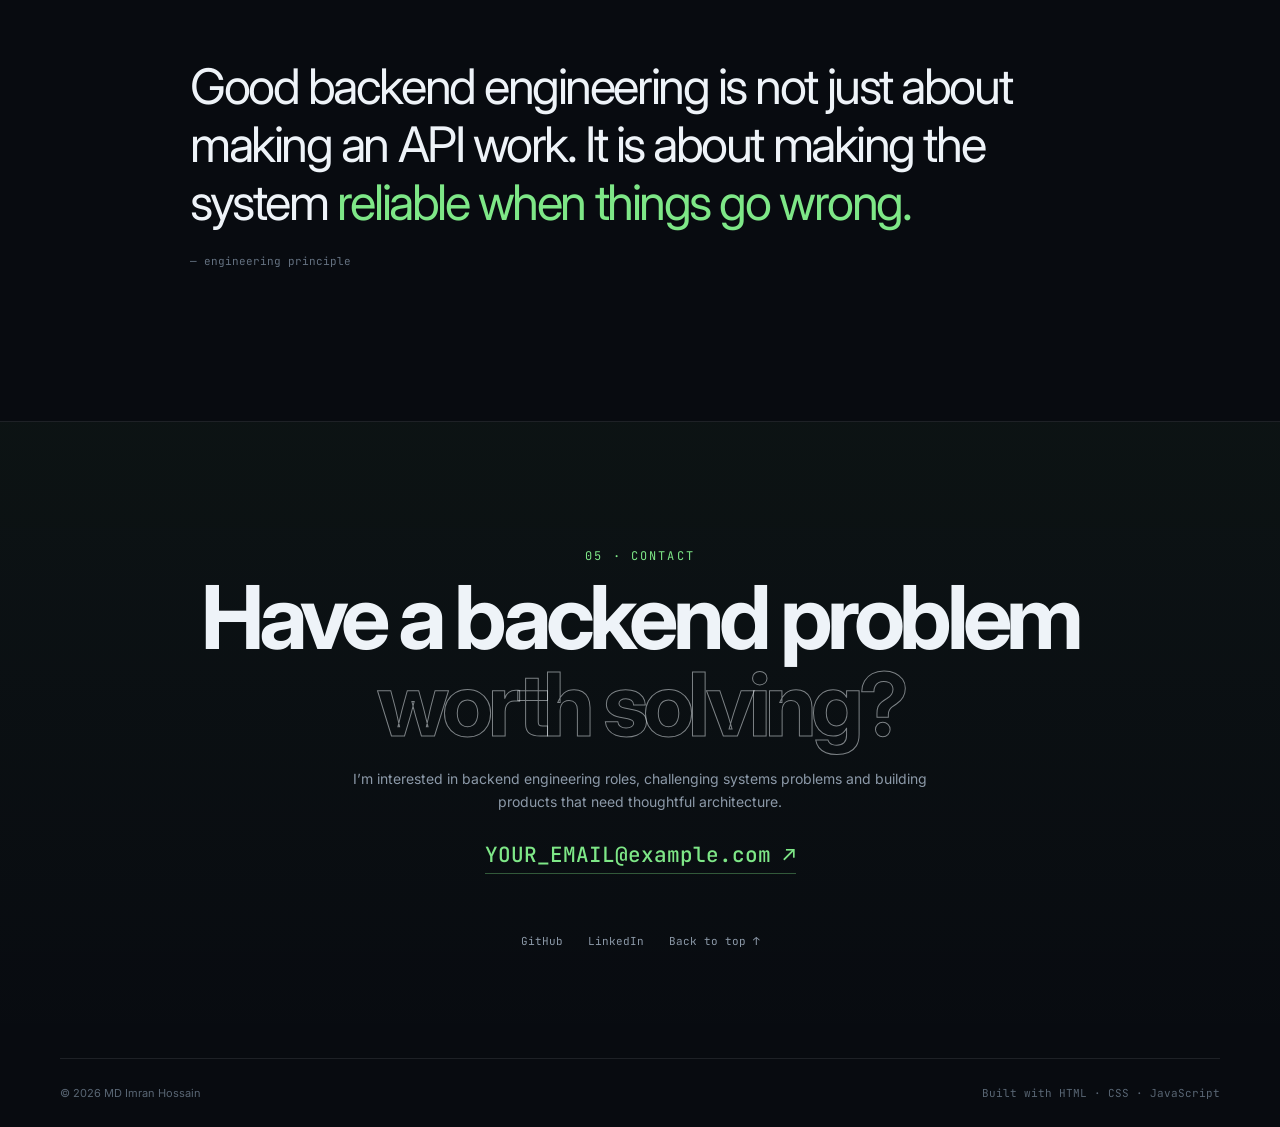
==== commit c366dc66: "Update experience section" ====
--- a/index.html
+++ b/index.html
@@ -152,47 +152,173 @@
     </section>
 
     <section id="experience" class="section section-alt">
-      <div class="container">
+    <div class="container">
         <div class="section-heading reveal">
-          <span class="section-number">02</span>
-          <div>
+        <span class="section-number">02</span>
+        <div>
             <p class="mono section-kicker">EXPERIENCE</p>
-            <h2>Where I’ve been engineering.</h2>
-          </div>
+            <h2>7+ years of building software.</h2>
+        </div>
         </div>
 
         <div class="timeline">
-          <article class="timeline-item reveal">
-            <div class="timeline-date">AUG 2025 — PRESENT</div>
-            <div class="timeline-line"><span></span></div>
-            <div class="timeline-content">
-              <p class="mono role-type">BACKEND ENGINEERING</p>
-              <h3>Software Engineer — Backend, Java</h3>
-              <p class="company">IBCS-Primax Software Bangladesh Ltd. · Dhaka</p>
-              <p>
-                Building backend services with Java and Spring technologies, working across APIs,
-                application logic, data persistence and production-oriented engineering concerns.
-              </p>
-              <div class="tags"><span>Java</span><span>Spring Boot</span><span>REST API</span><span>Backend</span></div>
-            </div>
-          </article>
-
-          <article class="timeline-item reveal">
-            <div class="timeline-date">PREVIOUS</div>
-            <div class="timeline-line"><span></span></div>
-            <div class="timeline-content">
-              <p class="mono role-type">SOFTWARE DEVELOPMENT</p>
-              <h3>Android &amp; Backend Engineering</h3>
-              <p class="company">Multiple products &amp; engineering projects</p>
-              <p>
-                Developed Android applications with Kotlin and Jetpack Compose while expanding into
-                Java/Spring Boot backend systems, APIs, databases, security and distributed components.
-              </p>
-              <div class="tags"><span>Kotlin</span><span>Android</span><span>Spring</span><span>SQL</span><span>MongoDB</span></div>
-            </div>
-          </article>
-        </div>
-      </div>
+
+        <article class="timeline-item reveal">
+            <div class="timeline-date">AUG 2025 — APR 2026</div>
+            <div class="timeline-line"><span></span></div>
+            <div class="timeline-content">
+            <p class="mono role-type">BACKEND · JAVA</p>
+            <h3>Software Engineer (Backend, Java)</h3>
+            <p class="company">
+                IBCS-Primax Software Bangladesh Ltd. · Dhaka, Bangladesh
+            </p>
+            <p>
+                Working on a team delivering various Government projects using
+                Java, Spring Boot, Angular, PostgreSQL and other technologies.
+            </p>
+            <div class="tags">
+                <span>Java</span>
+                <span>Spring Boot</span>
+                <span>PostgreSQL</span>
+                <span>Angular</span>
+            </div>
+            </div>
+        </article>
+
+        <article class="timeline-item reveal">
+            <div class="timeline-date">MAY 2025 — JUN 2025</div>
+            <div class="timeline-line"><span></span></div>
+            <div class="timeline-content">
+            <p class="mono role-type">BACKEND · JAVA</p>
+            <h3>Software Engineer (Backend, Java)</h3>
+            <p class="company">
+                Adventure Dhaka Limited · Dhaka, Bangladesh
+            </p>
+            <p>
+                Worked on a team developing online ticketing software using
+                Java, Spring Boot, PostgreSQL and related technologies.
+            </p>
+            <div class="tags">
+                <span>Java</span>
+                <span>Spring Boot</span>
+                <span>PostgreSQL</span>
+            </div>
+            </div>
+        </article>
+
+        <article class="timeline-item reveal">
+            <div class="timeline-date">JAN 2024 — APR 2025</div>
+            <div class="timeline-line"><span></span></div>
+            <div class="timeline-content">
+            <p class="mono role-type">BACKEND · MICROSERVICES</p>
+            <h3>Software Engineer (Backend, Java)</h3>
+            <p class="company">
+                Incognito Solutions Ltd · Dhaka, Bangladesh
+            </p>
+            <p>
+                Worked on a team developing projects with several microservices,
+                using Java, Spring Boot, PostgreSQL, Redis Cache, RabbitMQ,
+                Docker and other technologies.
+            </p>
+            <div class="tags">
+                <span>Java</span>
+                <span>Spring Boot</span>
+                <span>Microservices</span>
+                <span>PostgreSQL</span>
+                <span>Redis</span>
+                <span>RabbitMQ</span>
+                <span>Docker</span>
+            </div>
+            </div>
+        </article>
+
+        <article class="timeline-item reveal">
+            <div class="timeline-date">AUG 2022 — JUL 2023</div>
+            <div class="timeline-line"><span></span></div>
+            <div class="timeline-content">
+            <p class="mono role-type">BACKEND · JAVA / KOTLIN · REMOTE</p>
+            <h3>Backend Engineer (Java/Kotlin)</h3>
+            <p class="company">
+                Tibx, LLC · Virginia, USA · Remote
+            </p>
+            <p>
+                Developed RESTful APIs using Kotlin, Spring Boot, MongoDB and
+                Twilio for a web application used for messaging and voice calling.
+            </p>
+            <div class="tags">
+                <span>Kotlin</span>
+                <span>Spring Boot</span>
+                <span>MongoDB</span>
+                <span>Twilio</span>
+                <span>REST APIs</span>
+            </div>
+            </div>
+        </article>
+
+        <article class="timeline-item reveal">
+            <div class="timeline-date">DEC 2021 — JUL 2022</div>
+            <div class="timeline-line"><span></span></div>
+            <div class="timeline-content">
+            <p class="mono role-type">ANDROID</p>
+            <h3>Software Engineer (Android)</h3>
+            <p class="company">
+                Silicon Orchard Ltd · Dhaka, Bangladesh
+            </p>
+            <p>
+                Worked with other team members to develop Android applications.
+            </p>
+            <div class="tags">
+                <span>Android</span>
+                <span>Kotlin</span>
+                <span>Mobile Development</span>
+            </div>
+            </div>
+        </article>
+
+        <article class="timeline-item reveal">
+            <div class="timeline-date">JUL 2019 — AUG 2021</div>
+            <div class="timeline-line"><span></span></div>
+            <div class="timeline-content">
+            <p class="mono role-type">ANDROID · REMOTE</p>
+            <h3>Software Engineer (Android)</h3>
+            <p class="company">
+                PayloadIq · Maryland, USA · Remote
+            </p>
+            <p>
+                Worked as the sole Android Developer developing an Android app
+                for truckers in the USA and Canada.
+            </p>
+            <div class="tags">
+                <span>Android</span>
+                <span>Kotlin</span>
+                <span>Mobile Development</span>
+            </div>
+            </div>
+        </article>
+
+        <article class="timeline-item reveal">
+            <div class="timeline-date">FEB 2017 — JUL 2019</div>
+            <div class="timeline-line"><span></span></div>
+            <div class="timeline-content">
+            <p class="mono role-type">ANDROID · MOBILE</p>
+            <h3>Software Engineer (Android)</h3>
+            <p class="company">
+                Pathao Limited · Dhaka, Bangladesh
+            </p>
+            <p>
+                Worked in a team developing a popular ride-sharing Android app
+                in Bangladesh and Nepal.
+            </p>
+            <div class="tags">
+                <span>Android</span>
+                <span>Mobile Development</span>
+                <span>Ride Sharing</span>
+            </div>
+            </div>
+        </article>
+
+        </div>
+    </div>
     </section>
 
     <section id="projects" class="section container">
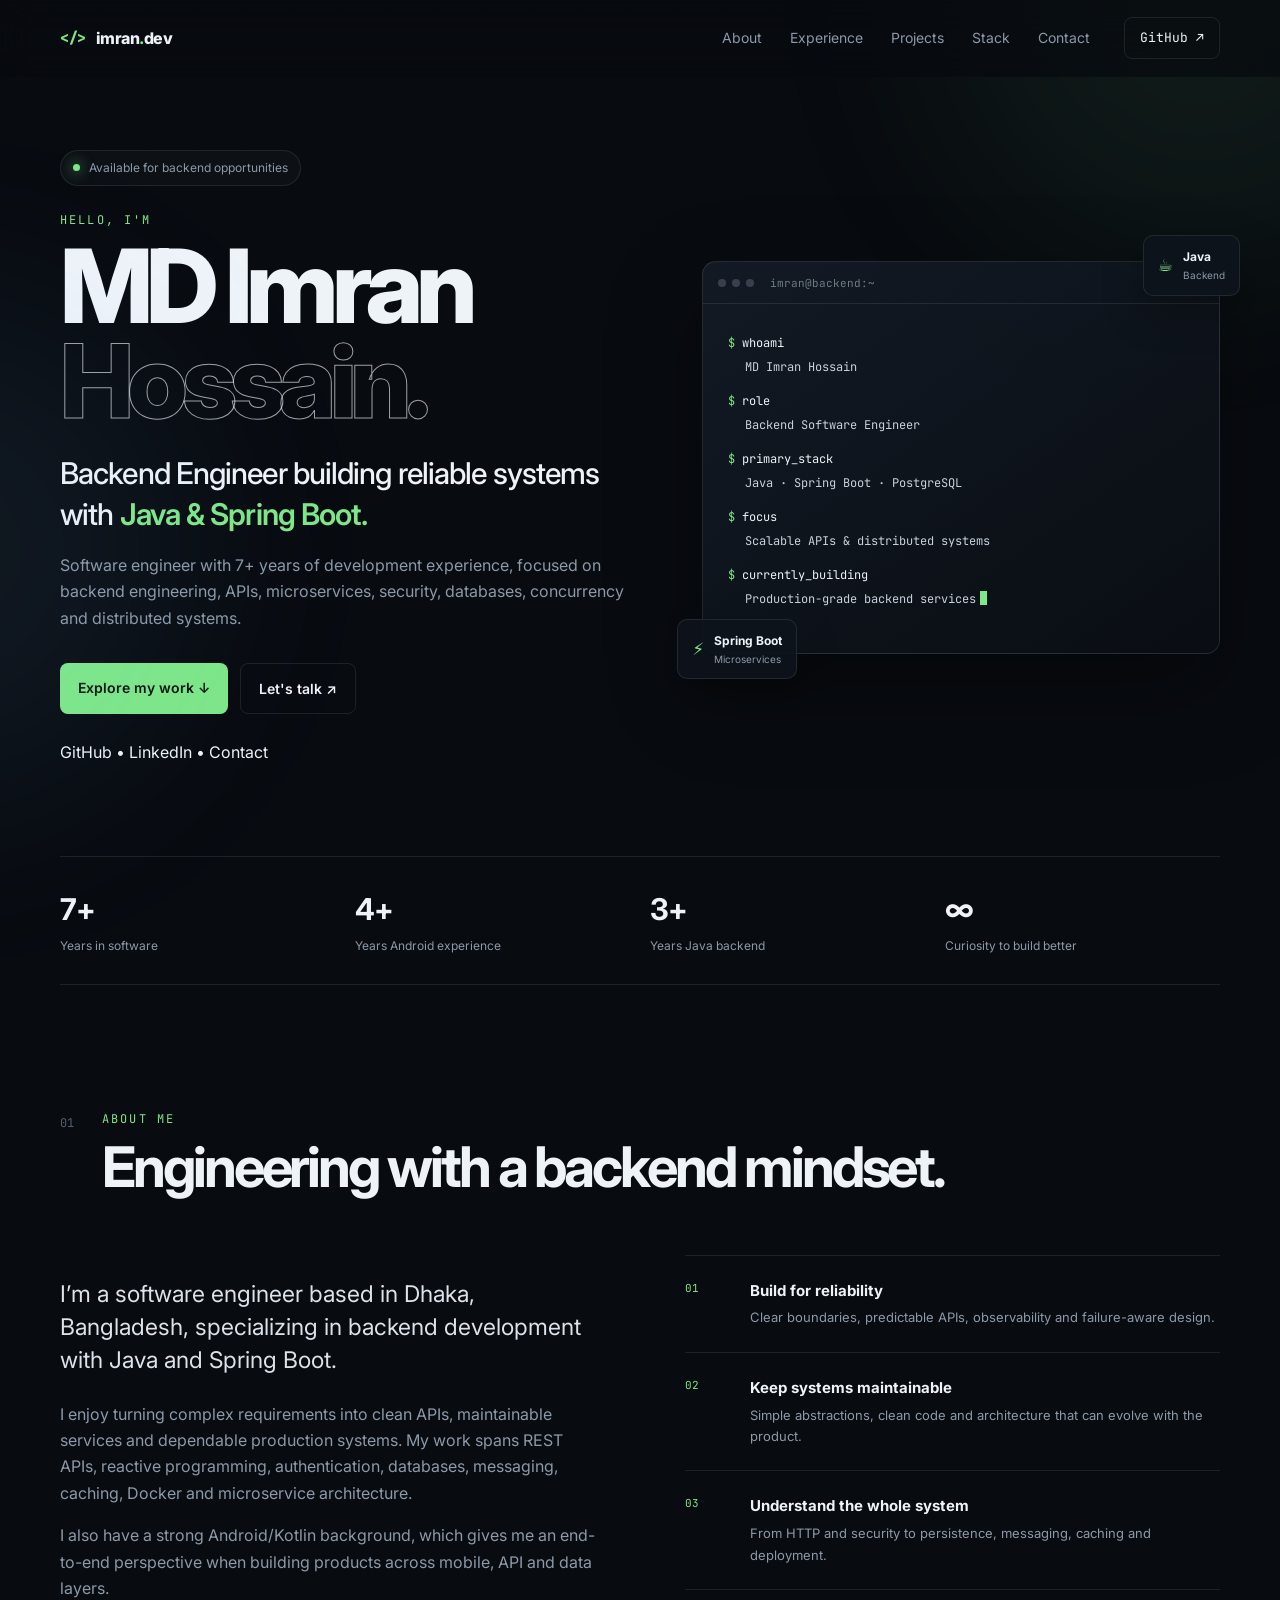
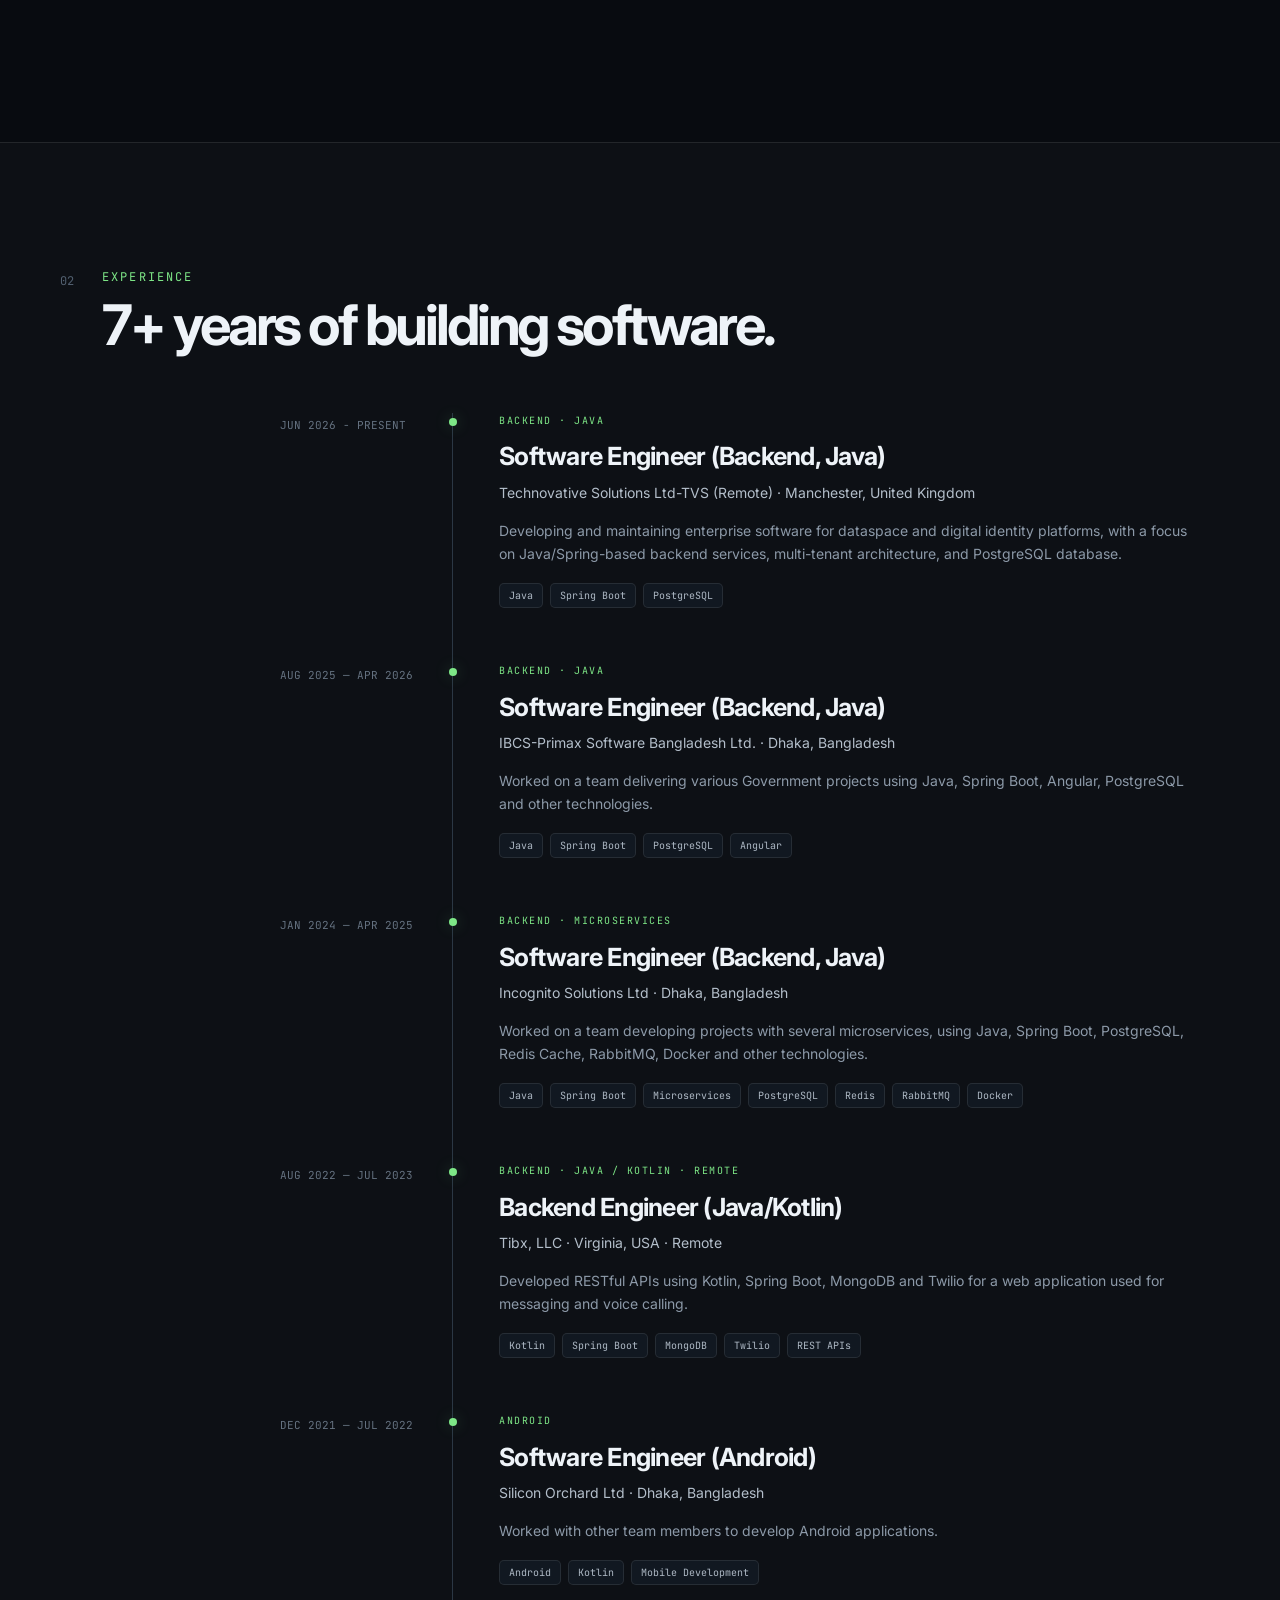
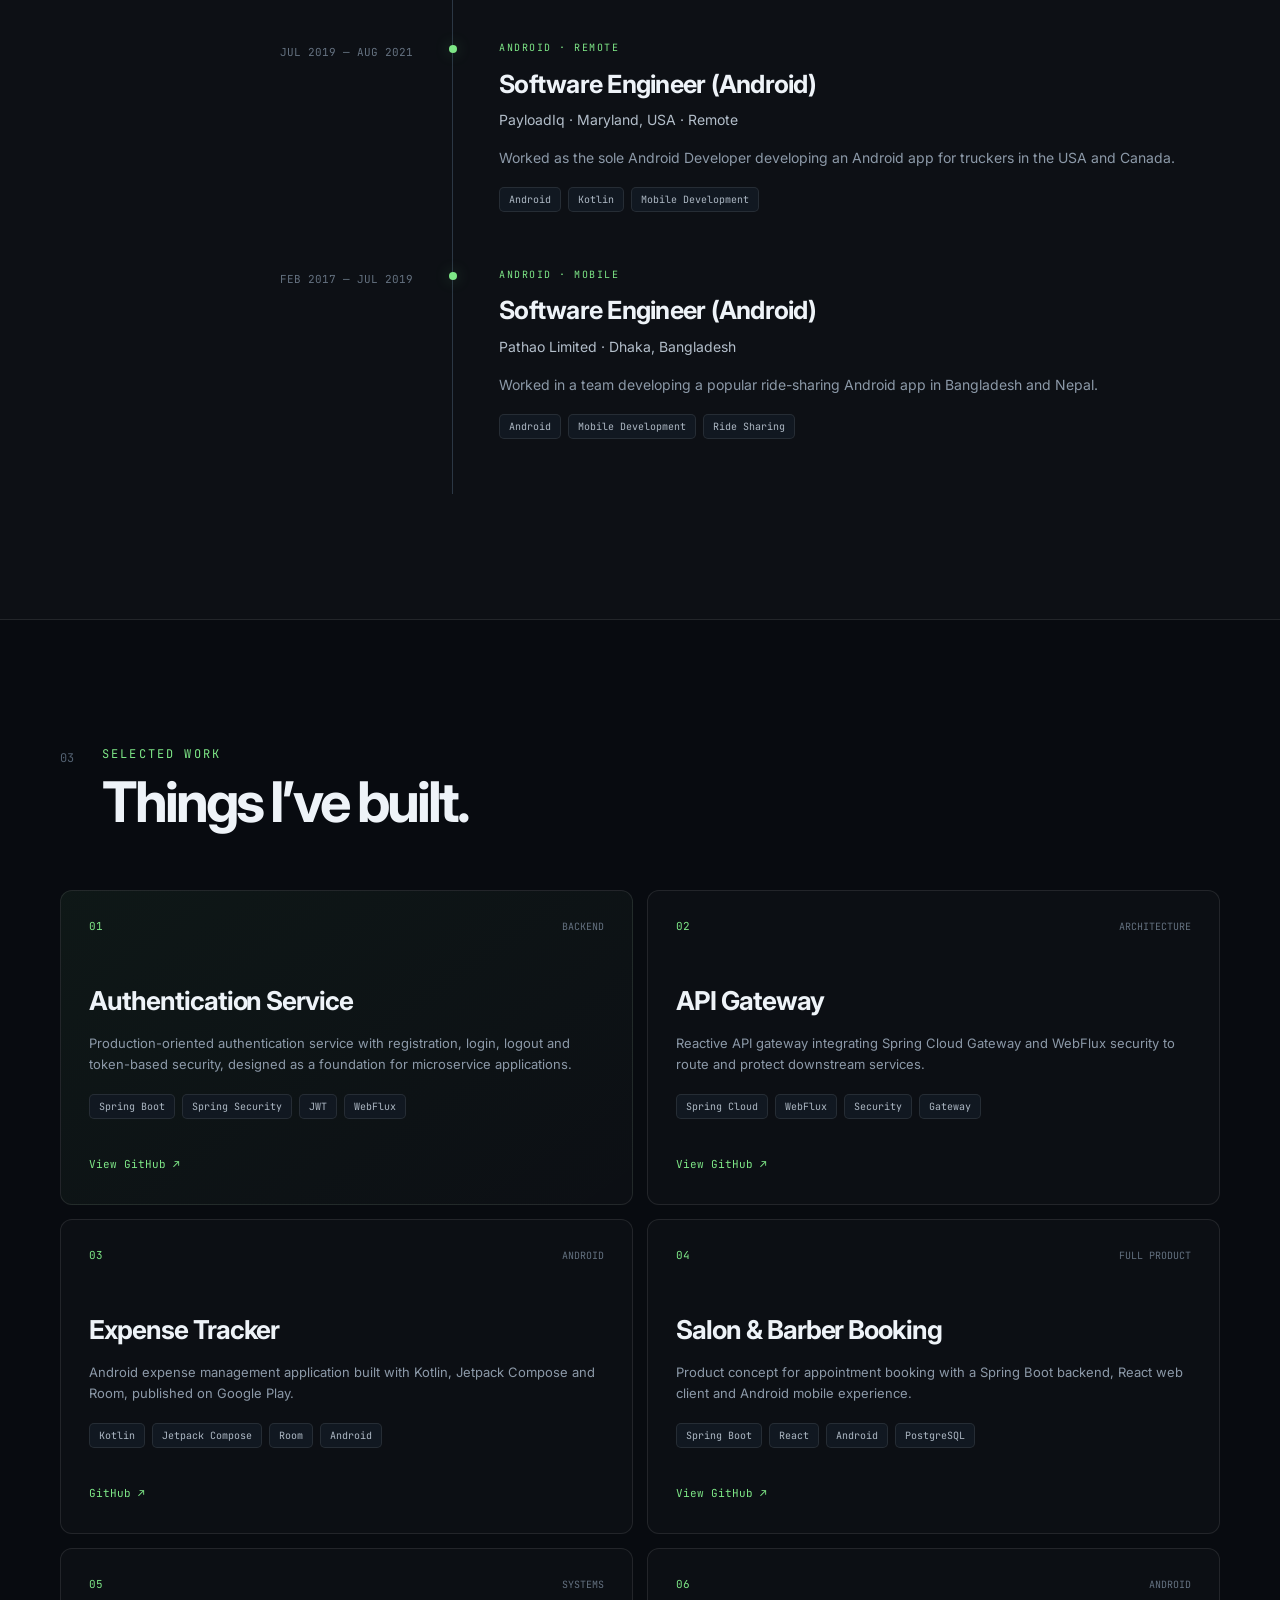
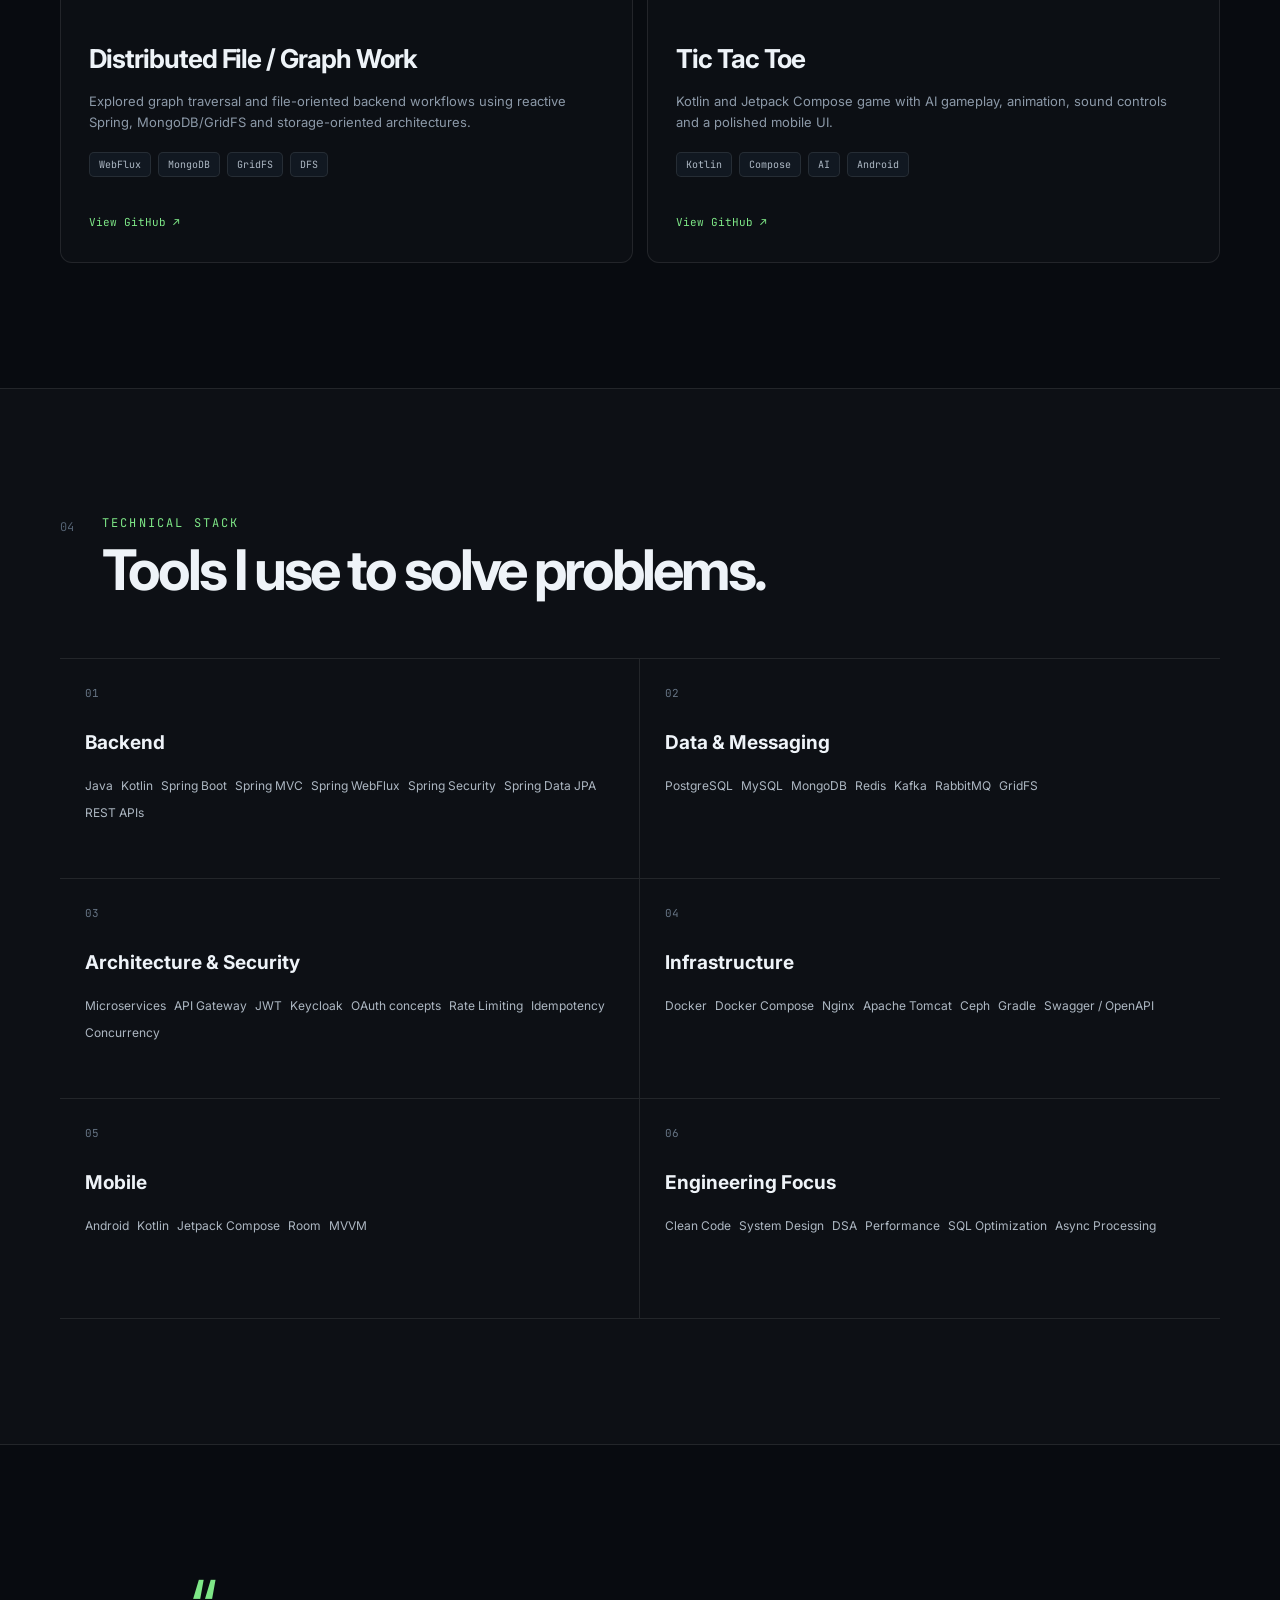
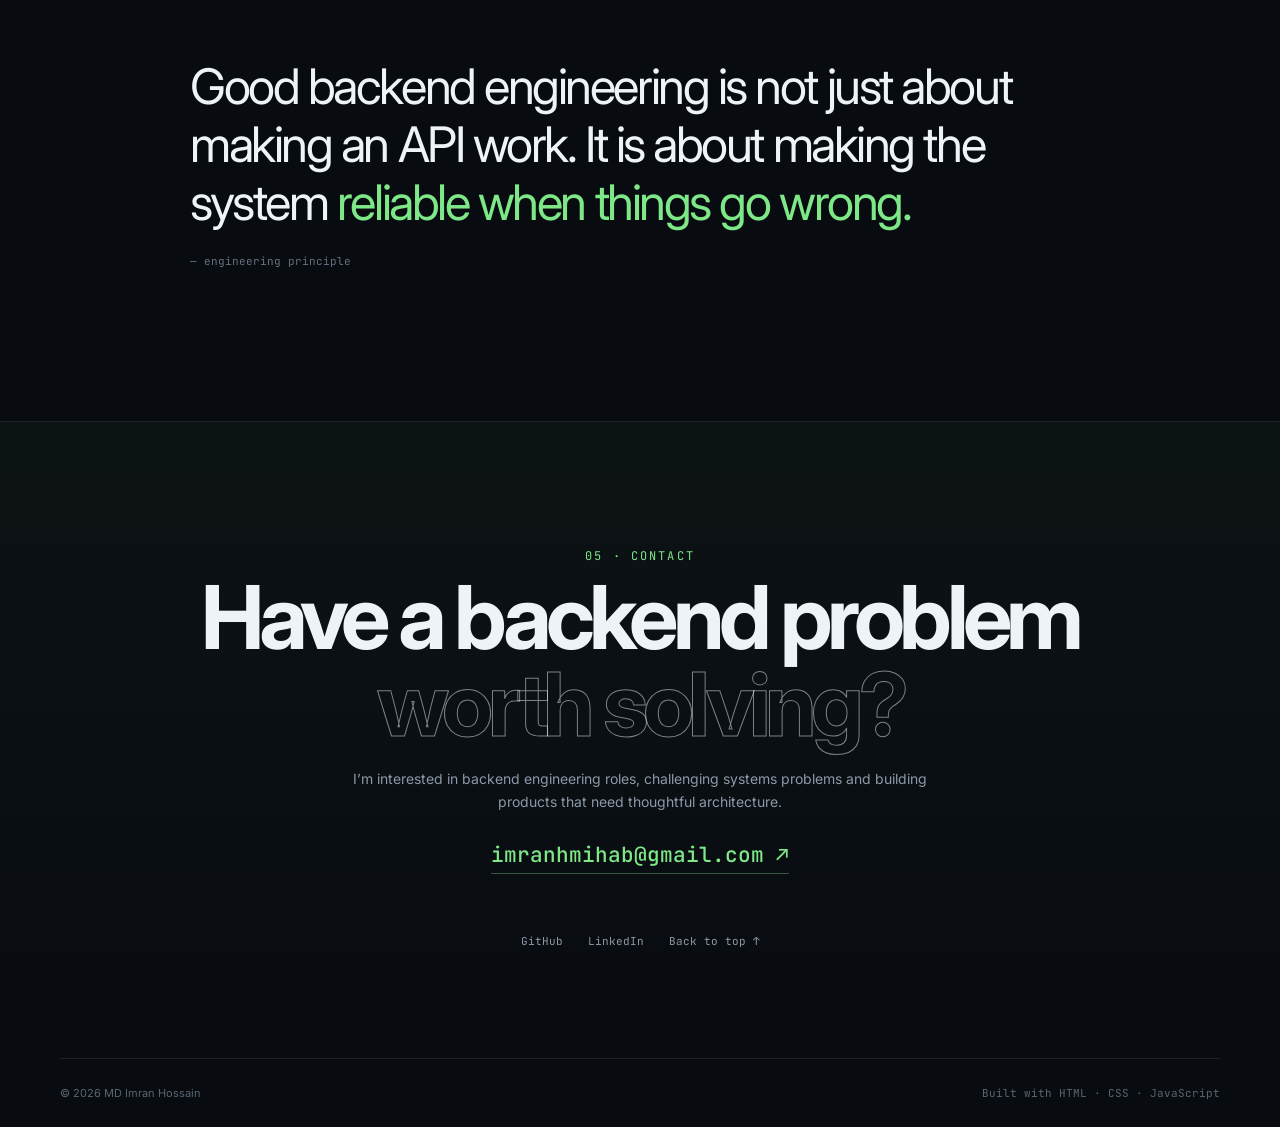
==== commit 82290fa3: "Update experience section" ====
--- a/index.html
+++ b/index.html
@@ -163,17 +163,38 @@
 
         <div class="timeline">
 
-        <article class="timeline-item reveal">
-            <div class="timeline-date">AUG 2025 — APR 2026</div>
+            <article class="timeline-item reveal">
+            <div class="timeline-date">JUN 2026 - PRESENT</div>
             <div class="timeline-line"><span></span></div>
             <div class="timeline-content">
             <p class="mono role-type">BACKEND · JAVA</p>
             <h3>Software Engineer (Backend, Java)</h3>
             <p class="company">
+                Technovative Solutions Ltd-TVS (Remote) · Manchester, United Kingdom
+            </p>
+            <p>
+                Developing and maintaining enterprise software for dataspace and digital identity platforms, with
+                a focus on Java/Spring-based backend services, multi-tenant architecture, and PostgreSQL database.
+            </p>
+            <div class="tags">
+                <span>Java</span>
+                <span>Spring Boot</span>
+                <span>PostgreSQL</span>
+            </div>
+            </div>
+        </article>
+
+        <article class="timeline-item reveal">
+            <div class="timeline-date">AUG 2025 — APR 2026</div>
+            <div class="timeline-line"><span></span></div>
+            <div class="timeline-content">
+            <p class="mono role-type">BACKEND · JAVA</p>
+            <h3>Software Engineer (Backend, Java)</h3>
+            <p class="company">
                 IBCS-Primax Software Bangladesh Ltd. · Dhaka, Bangladesh
             </p>
             <p>
-                Working on a team delivering various Government projects using
+                Worked on a team delivering various Government projects using
                 Java, Spring Boot, Angular, PostgreSQL and other technologies.
             </p>
             <div class="tags">
@@ -181,27 +202,6 @@
                 <span>Spring Boot</span>
                 <span>PostgreSQL</span>
                 <span>Angular</span>
-            </div>
-            </div>
-        </article>
-
-        <article class="timeline-item reveal">
-            <div class="timeline-date">MAY 2025 — JUN 2025</div>
-            <div class="timeline-line"><span></span></div>
-            <div class="timeline-content">
-            <p class="mono role-type">BACKEND · JAVA</p>
-            <h3>Software Engineer (Backend, Java)</h3>
-            <p class="company">
-                Adventure Dhaka Limited · Dhaka, Bangladesh
-            </p>
-            <p>
-                Worked on a team developing online ticketing software using
-                Java, Spring Boot, PostgreSQL and related technologies.
-            </p>
-            <div class="tags">
-                <span>Java</span>
-                <span>Spring Boot</span>
-                <span>PostgreSQL</span>
             </div>
             </div>
         </article>
@@ -461,11 +461,11 @@
           I’m interested in backend engineering roles, challenging systems problems and building
           products that need thoughtful architecture.
         </p>
-        <a class="contact-email" href="mailto:YOUR_EMAIL@example.com">YOUR_EMAIL@example.com <span>↗</span></a>
+        <a class="contact-email" href="mailto:imranhmihab@gmail.com">imranhmihab@gmail.com <span>↗</span></a>
 
         <div class="contact-links">
           <a href="https://github.com/mihabgit" target="_blank" rel="noreferrer">GitHub</a>
-          <a href="https://www.linkedin.com/" target="_blank" rel="noreferrer">LinkedIn</a>
+          <a href="https://www.linkedin.com/in/imranmihab/" target="_blank" rel="noreferrer">LinkedIn</a>
           <a href="#home">Back to top ↑</a>
         </div>
       </div>
